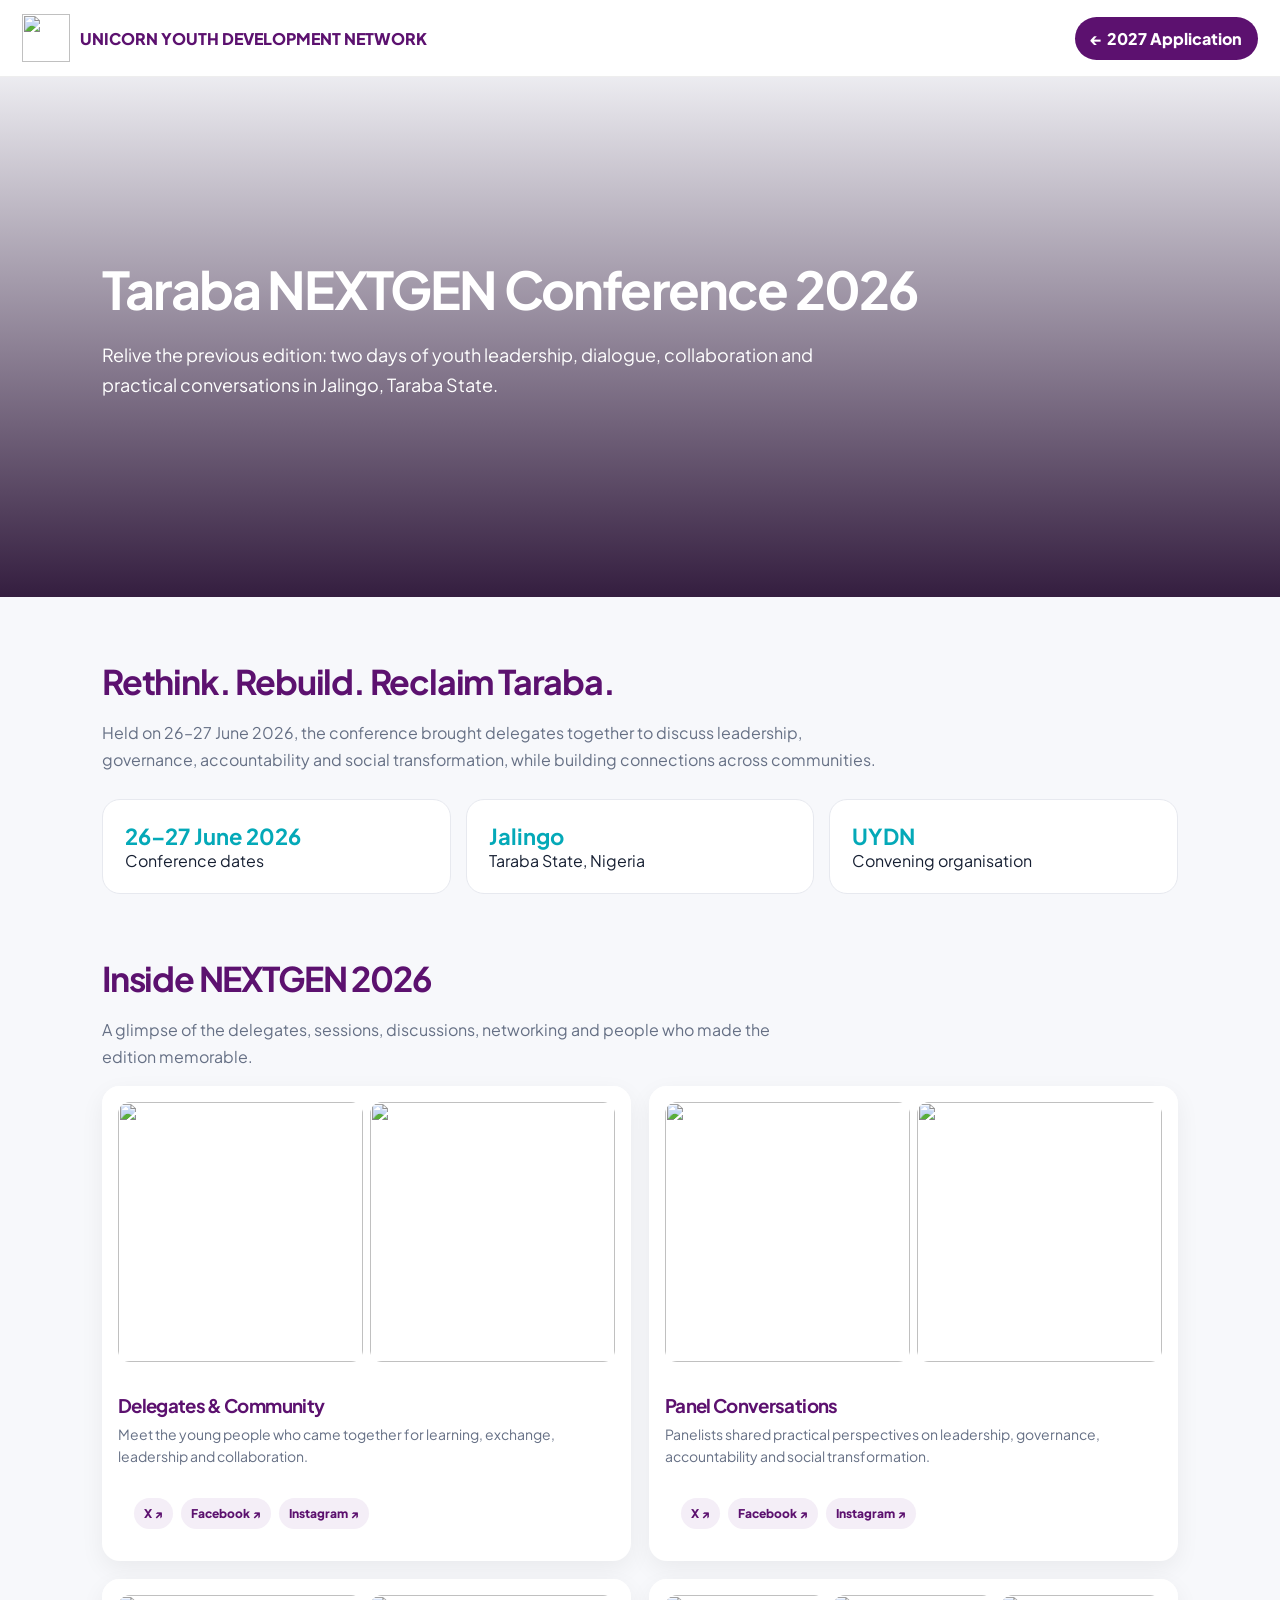
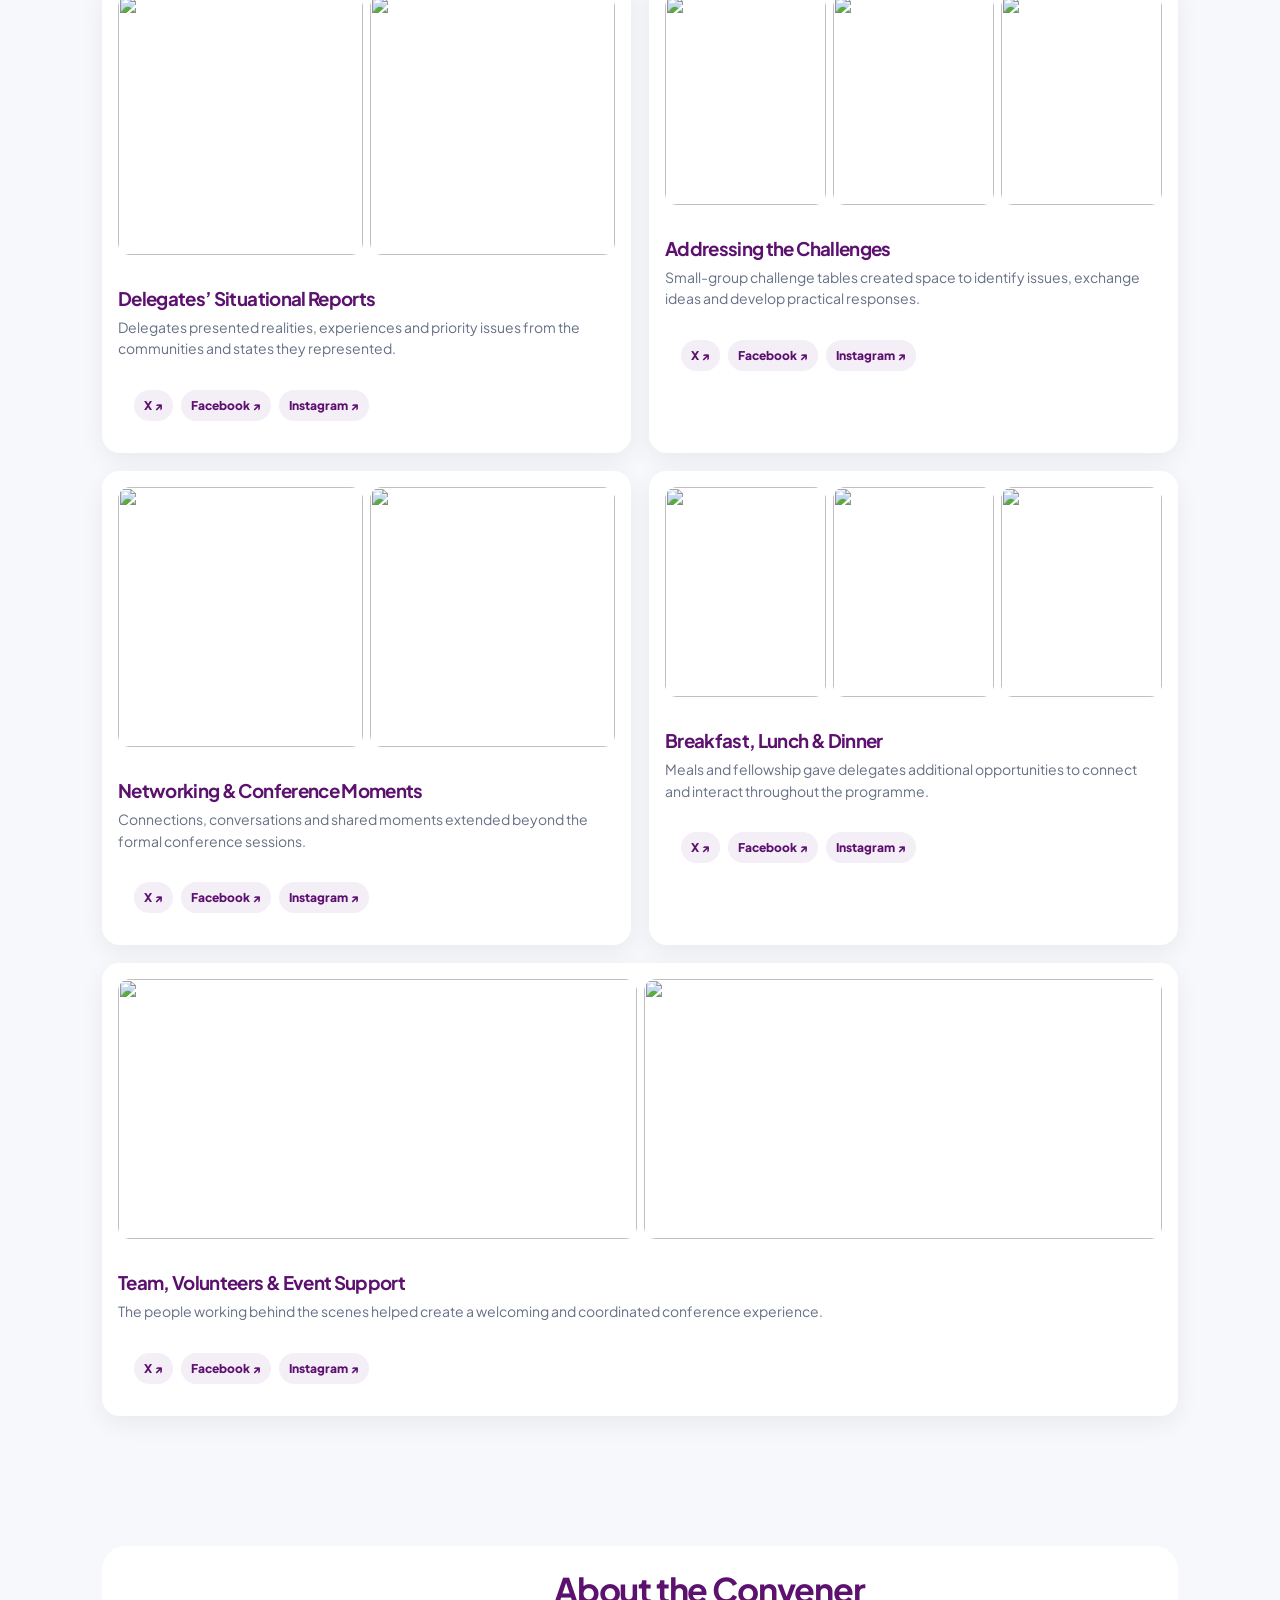
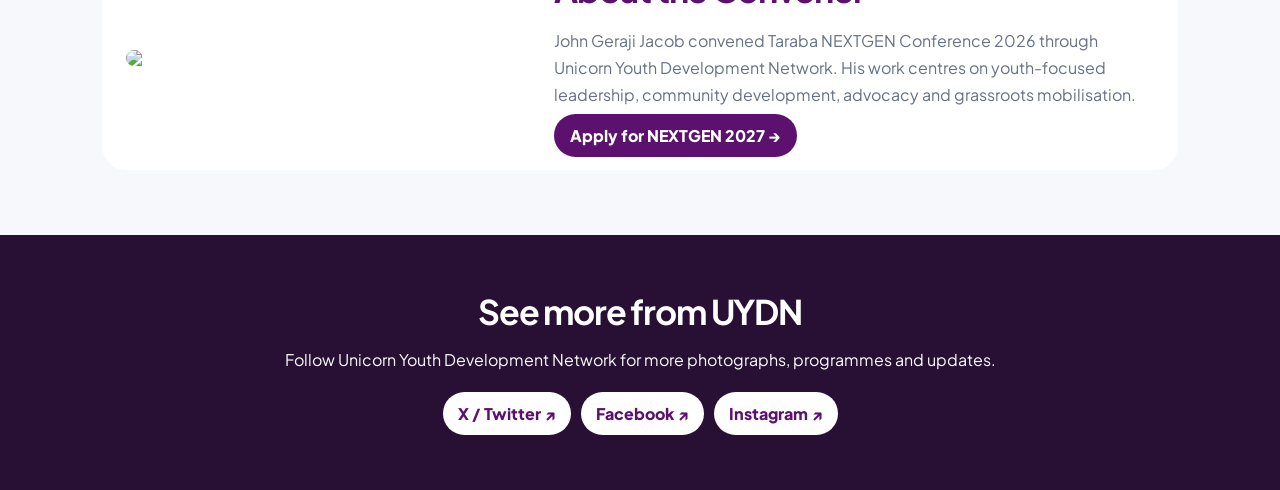
==== 2026-highlights.html @ 5b503cc2 "Add media and motion handling scripts - Introduced media.js to manage video playback and photo light" ====
<!doctype html><html lang="en"><head><meta charset="utf-8"><meta name="viewport" content="width=device-width,initial-scale=1"><title>Taraba NEXTGEN 2026 Highlights | UYDN</title><style>:root{--p:#5c116f;--t:#04a9b8;--ink:#172033;--muted:#667085}*{box-sizing:border-box}body{margin:0;font-family:Inter,Segoe UI,Arial,sans-serif;color:var(--ink);background:#f7f8fb}a{text-decoration:none}.nav{padding:14px 22px;background:#fff;display:flex;justify-content:space-between;align-items:center;position:sticky;top:0;z-index:9;border-bottom:1px solid #eee}.brand{display:flex;gap:10px;align-items:center;color:var(--p);font-weight:900}.brand img{width:48px;height:48px;object-fit:contain}.back{background:var(--p);color:#fff;padding:11px 16px;border-radius:999px;font-weight:800}.hero{min-height:520px;display:flex;align-items:end;background:linear-gradient(0deg,rgba(31,6,43,.9),rgba(31,6,43,.05)),url('images/welcome.jpg') center/cover;color:#fff}.hero div{max-width:1120px;width:100%;margin:auto;padding:70px 22px}.hero h1{font-size:52px;margin:0 0 12px}.hero p{font-size:18px;line-height:1.65;max-width:760px}.section{max-width:1120px;margin:auto;padding:65px 22px}.section h2{color:var(--p);font-size:34px;margin:0 0 10px}.lead{color:var(--muted);line-height:1.7;max-width:780px}.stats{display:grid;grid-template-columns:repeat(3,1fr);gap:15px;margin-top:26px}.stat{background:white;border-radius:18px;padding:22px;border:1px solid #e7e9ef}.stat b{display:block;color:var(--t);font-size:22px}.gallery{display:grid;grid-template-columns:repeat(2,1fr);gap:18px}.photo-set{display:grid;grid-template-columns:repeat(3,1fr);gap:7px;padding:8px;background:#fff}.photo-set.two{grid-template-columns:repeat(2,1fr)}.tile{background:white;border-radius:18px;overflow:hidden;box-shadow:0 8px 24px rgba(0,0,0,.06)}.tile img{width:100%;height:220px;object-fit:cover;display:block}.photo-set img{height:210px;border-radius:12px}.photo-set.two img{height:260px}.tile div{padding:16px}.tile h3{margin:0 0 7px;color:var(--p)}.tile p{margin:0;color:var(--muted);font-size:14px;line-height:1.55}.see-more{display:flex;gap:8px;flex-wrap:wrap;margin-top:14px}.see-more a{font-size:12px;font-weight:800;color:var(--p);background:#f4eef7;padding:8px 10px;border-radius:999px}.wide{grid-column:span 2}.wide img{height:330px}.conv{display:grid;grid-template-columns:.8fr 1.2fr;gap:28px;align-items:center;background:white;border-radius:24px;padding:24px}.conv img{width:100%;border-radius:18px;max-height:430px;object-fit:cover}.conv h2{margin-top:0}.social{background:#281035;color:white;text-align:center;padding:55px 22px}.social h2{font-size:34px;margin:0 0 12px}.buttons{display:flex;justify-content:center;gap:10px;flex-wrap:wrap;margin-top:22px}.buttons a{background:white;color:var(--p);padding:11px 15px;border-radius:999px;font-weight:800}.photo-set img,.conv img{cursor:zoom-in;transition:transform .2s ease,filter .2s ease}.photo-set img:hover,.conv img:hover{transform:scale(1.015);filter:brightness(.96)}.lightbox{position:fixed;inset:0;background:rgba(8,10,18,.92);z-index:9999;display:none;align-items:center;justify-content:center;padding:28px}.lightbox.open{display:flex}.lightbox img{max-width:min(94vw,1400px);max-height:88vh;object-fit:contain;border-radius:10px;box-shadow:0 20px 60px rgba(0,0,0,.45)}.lb-close,.lb-prev,.lb-next{position:absolute;border:0;background:rgba(255,255,255,.94);color:#281035;width:46px;height:46px;border-radius:50%;font-size:28px;cursor:pointer;display:grid;place-items:center}.lb-close{right:22px;top:22px;font-size:30px}.lb-prev{left:22px;top:50%;transform:translateY(-50%)}.lb-next{right:22px;top:50%;transform:translateY(-50%)}.lb-count{position:absolute;bottom:18px;left:50%;transform:translateX(-50%);color:#fff;background:rgba(0,0,0,.45);padding:7px 12px;border-radius:999px;font-size:13px}.lightbox button:focus-visible{outline:3px solid #04a9b8;outline-offset:3px}@media(max-width:760px){.hero h1{font-size:39px}.stats,.gallery,.conv{grid-template-columns:1fr}.photo-set,.photo-set.two{grid-template-columns:1fr 1fr}.photo-set img,.photo-set.two img{height:180px}.wide{grid-column:auto}.wide img,.tile img{height:260px}.brand span{display:none}}</style><link rel="stylesheet" href="conference.css"></head><body><div class="nav"><a class="brand" href="index.html"><img src="images/uydn-logo.png"><span>UNICORN YOUTH DEVELOPMENT NETWORK</span></a><a class="back" href="index.html">← 2027 Application</a></div><section class="hero"><div><h1>Taraba NEXTGEN Conference 2026</h1><p>Relive the previous edition: two days of youth leadership, dialogue, collaboration and practical conversations in Jalingo, Taraba State.</p></div></section><section class="section"><h2>Rethink. Rebuild. Reclaim Taraba.</h2><p class="lead">Held on 26–27 June 2026, the conference brought delegates together to discuss leadership, governance, accountability and social transformation, while building connections across communities.</p><div class="stats"><div class="stat"><b>26–27 June 2026</b>Conference dates</div><div class="stat"><b>Jalingo</b>Taraba State, Nigeria</div><div class="stat"><b>UYDN</b>Convening organisation</div></div></section><section class="section" style="padding-top:0"><h2>Inside NEXTGEN 2026</h2><p class="lead">A glimpse of the delegates, sessions, discussions, networking and people who made the edition memorable.</p><div class="gallery">
<div class="tile"><div class="photo-set two"><img src="images/delegates.jpg"><img src="images/delegates-card.jpg"></div><div><h3>Delegates & Community</h3><p>Meet the young people who came together for learning, exchange, leadership and collaboration.</p><div class="see-more"><a target="_blank" href="https://x.com/UnicornYouth">X ↗</a><a target="_blank" href="https://www.facebook.com/profile.php?id=61585072857531">Facebook ↗</a><a target="_blank" href="https://www.instagram.com/unicornyouthdevelopment?igsh=MXZxanhrdmpmb2d1cQ==">Instagram ↗</a></div></div></div>
<div class="tile"><div class="photo-set two"><img src="images/panel.jpg"><img src="images/panelists-card.jpg"></div><div><h3>Panel Conversations</h3><p>Panelists shared practical perspectives on leadership, governance, accountability and social transformation.</p><div class="see-more"><a target="_blank" href="https://x.com/UnicornYouth">X ↗</a><a target="_blank" href="https://www.facebook.com/profile.php?id=61585072857531">Facebook ↗</a><a target="_blank" href="https://www.instagram.com/unicornyouthdevelopment?igsh=MXZxanhrdmpmb2d1cQ==">Instagram ↗</a></div></div></div>
<div class="tile"><div class="photo-set two"><img src="images/situational.jpg"><img src="images/report.jpg"></div><div><h3>Delegates’ Situational Reports</h3><p>Delegates presented realities, experiences and priority issues from the communities and states they represented.</p><div class="see-more"><a target="_blank" href="https://x.com/UnicornYouth">X ↗</a><a target="_blank" href="https://www.facebook.com/profile.php?id=61585072857531">Facebook ↗</a><a target="_blank" href="https://www.instagram.com/unicornyouthdevelopment?igsh=MXZxanhrdmpmb2d1cQ==">Instagram ↗</a></div></div></div>
<div class="tile"><div class="photo-set"><img src="images/session1.jpg"><img src="images/session2.jpg"><img src="images/session3.jpg"></div><div><h3>Addressing the Challenges</h3><p>Small-group challenge tables created space to identify issues, exchange ideas and develop practical responses.</p><div class="see-more"><a target="_blank" href="https://x.com/UnicornYouth">X ↗</a><a target="_blank" href="https://www.facebook.com/profile.php?id=61585072857531">Facebook ↗</a><a target="_blank" href="https://www.instagram.com/unicornyouthdevelopment?igsh=MXZxanhrdmpmb2d1cQ==">Instagram ↗</a></div></div></div>
<div class="tile"><div class="photo-set two"><img src="images/networking.jpg"><img src="images/welcome.jpg"></div><div><h3>Networking & Conference Moments</h3><p>Connections, conversations and shared moments extended beyond the formal conference sessions.</p><div class="see-more"><a target="_blank" href="https://x.com/UnicornYouth">X ↗</a><a target="_blank" href="https://www.facebook.com/profile.php?id=61585072857531">Facebook ↗</a><a target="_blank" href="https://www.instagram.com/unicornyouthdevelopment?igsh=MXZxanhrdmpmb2d1cQ==">Instagram ↗</a></div></div></div>
<div class="tile"><div class="photo-set"><img src="images/meal1.jpg"><img src="images/meal2.jpg"><img src="images/meal3.jpg"></div><div><h3>Breakfast, Lunch & Dinner</h3><p>Meals and fellowship gave delegates additional opportunities to connect and interact throughout the programme.</p><div class="see-more"><a target="_blank" href="https://x.com/UnicornYouth">X ↗</a><a target="_blank" href="https://www.facebook.com/profile.php?id=61585072857531">Facebook ↗</a><a target="_blank" href="https://www.instagram.com/unicornyouthdevelopment?igsh=MXZxanhrdmpmb2d1cQ==">Instagram ↗</a></div></div></div>
<div class="tile wide"><div class="photo-set two"><img src="images/volunteers.jpg"><img src="images/host.jpg"></div><div><h3>Team, Volunteers & Event Support</h3><p>The people working behind the scenes helped create a welcoming and coordinated conference experience.</p><div class="see-more"><a target="_blank" href="https://x.com/UnicornYouth">X ↗</a><a target="_blank" href="https://www.facebook.com/profile.php?id=61585072857531">Facebook ↗</a><a target="_blank" href="https://www.instagram.com/unicornyouthdevelopment?igsh=MXZxanhrdmpmb2d1cQ==">Instagram ↗</a></div></div></div>
</div></div></section><section class="section"><div class="conv"><img src="images/convener.jpg"><div><h2>About the Convener</h2><p class="lead">John Geraji Jacob convened Taraba NEXTGEN Conference 2026 through Unicorn Youth Development Network. His work centres on youth-focused leadership, community development, advocacy and grassroots mobilisation.</p><a class="back" href="index.html#apply">Apply for NEXTGEN 2027 →</a></div></div></section><section class="social"><h2>See more from UYDN</h2><p>Follow Unicorn Youth Development Network for more photographs, programmes and updates.</p><div class="buttons"><a target="_blank" href="https://x.com/UnicornYouth">X / Twitter ↗</a><a target="_blank" href="https://www.facebook.com/profile.php?id=61585072857531">Facebook ↗</a><a target="_blank" href="https://www.instagram.com/unicornyouthdevelopment?igsh=MXZxanhrdmpmb2d1cQ==">Instagram ↗</a></div></section><div class="lightbox" id="lightbox" aria-hidden="true" role="dialog" aria-label="Photo preview"><button class="lb-close" aria-label="Close photo">×</button><button class="lb-prev" aria-label="Previous photo">‹</button><img id="lbImage" alt="Expanded conference photo"><button class="lb-next" aria-label="Next photo">›</button><div class="lb-count" id="lbCount"></div></div><script>(()=>{const box=document.getElementById('lightbox'),view=document.getElementById('lbImage'),count=document.getElementById('lbCount');let group=[],idx=0;document.querySelectorAll('.photo-set img,.conv img').forEach(img=>{img.tabIndex=0;img.setAttribute('role','button');img.setAttribute('aria-label','Open photo');const open=()=>{const set=img.closest('.photo-set');group=set?[...set.querySelectorAll('img')]:[img];idx=group.indexOf(img);show();box.classList.add('open');box.setAttribute('aria-hidden','false');document.body.style.overflow='hidden'};img.addEventListener('click',open);img.addEventListener('keydown',e=>{if(e.key==='Enter'||e.key===' '){e.preventDefault();open()}})});function show(){view.src=group[idx].src;view.alt=group[idx].alt||'Taraba NEXTGEN Conference photo';count.textContent=group.length>1?`${idx+1} / ${group.length}`:'';document.querySelector('.lb-prev').style.display=group.length>1?'grid':'none';document.querySelector('.lb-next').style.display=group.length>1?'grid':'none'}function close(){box.classList.remove('open');box.setAttribute('aria-hidden','true');document.body.style.overflow=''}function move(n){idx=(idx+n+group.length)%group.length;show()}document.querySelector('.lb-close').onclick=close;document.querySelector('.lb-prev').onclick=()=>move(-1);document.querySelector('.lb-next').onclick=()=>move(1);box.addEventListener('click',e=>{if(e.target===box)close()});document.addEventListener('keydown',e=>{if(!box.classList.contains('open'))return;if(e.key==='Escape')close();if(e.key==='ArrowLeft'&&group.length>1)move(-1);if(e.key==='ArrowRight'&&group.length>1)move(1)})})();</script></body></html>
---- conference.css ----
@font-face {
  font-family: 'Plus Jakarta Sans';
  font-style: normal;
  font-weight: 400;
  font-display: swap;
  src: url(fonts/jakarta-400.ttf) format('truetype');
}
@font-face {
  font-family: 'Plus Jakarta Sans';
  font-style: normal;
  font-weight: 500;
  font-display: swap;
  src: url(fonts/jakarta-500.ttf) format('truetype');
}
@font-face {
  font-family: 'Plus Jakarta Sans';
  font-style: normal;
  font-weight: 600;
  font-display: swap;
  src: url(fonts/jakarta-600.ttf) format('truetype');
}
@font-face {
  font-family: 'Plus Jakarta Sans';
  font-style: normal;
  font-weight: 700;
  font-display: swap;
  src: url(fonts/jakarta-700.ttf) format('truetype');
}
@font-face {
  font-family: 'Plus Jakarta Sans';
  font-style: normal;
  font-weight: 800;
  font-display: swap;
  src: url(fonts/jakarta-800.ttf) format('truetype');
}

/* Small refinements only. Original palette, fonts, layout and content retained. */
html {
  scroll-padding-top: 100px;
}
.hero h1 {
  line-height: 1.25;
}
.section h2 {
  line-height: 1.2;
}
.hero p, .lead, .mini p {
  text-wrap: pretty;
}
.actions {
  align-items: center;
}
.btn {
  line-height: 1.4;
}
.mini h3 {
  line-height: 1.4;
}
.about h2 {
  margin-top: 18px;
}
.grid > div, .mini {
  min-width: 0;
}
label, .label {
  line-height: 1.5;
}
a:focus-visible, button:focus-visible {
  outline: 3px solid var(--t);
  outline-offset: 4px;
}
.btn, .next, .back, .submit {
  transition: filter .18s ease, transform .18s ease;
}
.btn:hover, .next:hover, .back:hover, .submit:hover {
  filter: brightness(.96);
}
.btn:active, .next:active, .back:active, .submit:active {
  transform: translateY(1px);
}
@media (max-width: 520px) {
  .nav {
    gap: 10px;
  }
  .brand {
    gap: 8px;
    min-width: 0;
  }
  .brand img {
    flex-shrink: 0;
    width: 40px;
    height: 40px;
  }
  .brand b {
    line-height: 1.4;
  }
  nav {
    gap: 6px;
  }
  .hero .inner {
    padding-top: 46px;
    padding-bottom: 46px;
  }
  .hero h1 {
    font-size: 32px;
  }
  .facts {
    gap: 10px;
  }
  #eligibility .cards {
    grid-template-columns: 1fr !important;
  }
  .section {
    padding-top: 56px;
    padding-bottom: 56px;
  }
}
@media (prefers-reduced-motion: reduce) {
  html {
    scroll-behavior: auto;
  }
  *, *::before, *::after {
    animation: none !important;
    transition: none !important;
  }
}

/* Header alignment; preserve the original brand and button treatments. */
header .nav {
  min-height: 84px;
  gap: 28px;
}
header .brand {
  min-width: 0;
  flex: 1 1 auto;
}
header .brand img {
  flex: 0 0 48px;
  width: 48px;
  height: 48px;
}
header .brand b {
  max-width: 330px;
  line-height: 1.35;
}
header .brand small {
  display: block;
  margin-top: 4px;
}
header nav {
  flex: 0 0 auto;
  gap: 20px;
}
header nav a {
  white-space: nowrap;
}
header nav .btn {
  display: inline-flex;
  align-items: center;
  justify-content: center;
  min-height: 44px;
}
header nav .uydn-donate {
  margin-right: 0;
}
.menu-toggle {
  display: none;
  align-items: center;
  gap: 10px;
  min-height: 44px;
  padding: 10px 15px;
  border: 1px solid var(--line);
  border-radius: 12px;
  background: #fff;
  color: var(--p);
  font-family: inherit;
  font-size: 14px;
  font-weight: 700;
  cursor: pointer;
}
@media (max-width: 1000px) {
  header .nav {
    flex-wrap: wrap;
    gap: 0 16px;
    padding: 12px 20px;
    min-height: 76px;
  }
  header .brand {
    flex: 1;
  }
  header .brand b {
    max-width: 300px;
    font-size: 13px;
  }
  header .brand small {
    font-size: 12px;
  }
  .menu-toggle:not([hidden]) {
    display: inline-flex;
  }
  header nav {
    flex: 1 0 100%;
    flex-wrap: wrap;
    gap: 12px;
    padding: 16px 0 4px;
    margin-top: 12px;
    border-top: 1px solid var(--line);
  }
  header.nav-ready nav:not(.is-open) {
    display: none;
  }
  header nav a:not(.btn) {
    display: block;
    padding: 12px;
  }
}
@media (max-width: 520px) {
  header .nav {
    padding: 10px 16px;
    gap: 0 12px;
  }
  header .brand img {
    flex-basis: 40px;
    width: 40px;
    height: 40px;
  }
  header .brand b {
    font-size: 11px;
    max-width: 210px;
  }
  header .brand small {
    display: none;
  }
  header nav {
    display: grid;
    grid-template-columns: 1fr 1fr;
    gap: 10px;
  }
  header nav a:not(.btn) {
    grid-column: 1 / -1;
    padding: 10px 4px;
  }
}

/* Approved split-panel hero concept. */
#home { display: block; min-height: 0; background: var(--p2); }
.hero-stage { position: relative; max-width: 1800px; margin: auto; display: grid; grid-template-columns: 55% 45%; overflow: hidden; }
.hero-copy { position: relative; z-index: 2; padding: 54px 30px 62px max(32px,calc((100vw - 1320px)/2)); background: var(--p2); }
.hero-copy::after { content: ''; position: absolute; top: 0; bottom: 0; left: calc(100% - 1px); width: 72px; background: var(--p2); clip-path: polygon(0 0,100% 0,0 100%); pointer-events: none; }
.hero-date { font-size: 11px; font-weight: 600; letter-spacing: .19em; line-height: 1.6; }
#home h1 { margin: 22px 0 0; max-width: none; font-size: clamp(62px,7.4vw,108px); line-height: .94; letter-spacing: -.055em; }
#home h1 .hero-place { display: block; color: #fff; }
#home h1 .hero-name { display: block; color: #fff; font-size: .79em; white-space: nowrap; margin-top: 5px; }
#home h1 .hero-year { color: var(--t); font-size: .64em; letter-spacing: -.045em; }
#home h1 .hero-subtitle { display: block; color: #fff; font-size: clamp(18px,2vw,29px); line-height: 1.3; letter-spacing: -.025em; margin-top: 10px; }
.hero-rule { width: 64px; height: 4px; background: var(--gold); margin: 24px 0; }
#home .theme { font-size: clamp(27px,3vw,43px); line-height: 1.12; letter-spacing: -.025em; margin: 0; }
#home .theme b:first-of-type { color: #fff; }
#home .theme b:nth-of-type(2) { color: var(--g); }
#home .theme b:nth-of-type(3) { color: var(--gold); }
#home .theme b { white-space: nowrap; }
#home p { font-size: 17px; line-height: 1.65; max-width: 490px; margin: 20px 0 26px; }
#home .actions { gap: 25px; margin: 0; align-items: center; }
#home .actions .btn { background: #fff; color: var(--p); border-radius: 12px; min-height: 50px; padding: 14px 23px; font-size: 14px; display: inline-flex; align-items: center; }
.hero-archive { font-size: 13px; font-weight: 600; padding: 9px 0; border-bottom: 1px solid rgba(255,255,255,.6); }
.hero-photo { margin: 0; position: relative; min-width: 0; }
.hero-photo img { position: absolute; width: 100%; height: 100%; object-fit: cover; object-position: 58% center; }
.hero-photo figcaption { position: absolute; right: 0; bottom: 0; background: var(--p2); padding: 22px 28px; font-size: 12px; font-weight: 600; }
.hero-photo figcaption::before { content: ''; border-left: 2px solid var(--gold); margin-right: 16px; }
.hero-info { background: #fff; color: var(--ink); }
.hero-info-inner { max-width: 1380px; padding: 27px 30px; margin: auto; display: grid; grid-template-columns: 1.05fr 1fr 1.2fr 1fr; }
.hero-info-item { display: flex; gap: 16px; align-items: center; padding: 4px 24px; border-right: 1px solid var(--line); }
.hero-info-item:first-child { padding-left: 0; }
.hero-info-item:last-child { border-right: 0; padding-right: 0; }
.hero-info-item strong { display: block; font-size: 16px; letter-spacing: -.02em; }
.hero-info-item div > span { display: block; color: var(--muted); font-size: 12px; margin-top: 7px; }
.hero-info-item svg { width: 30px; height: 32px; fill: none; stroke: var(--p); stroke-width: 1.8; flex-shrink: 0; }
.hero-info-icon { font-size: 35px; line-height: 1; color: var(--p); }
#home .uydn-cd { margin: 0; width: 100%; }
#home .uydn-cd-label { color: var(--muted); font-size: 9px; letter-spacing: .08em; margin-bottom: 8px; }
#home .uydn-cd-grid { gap: 10px; }
#home .uydn-cd-box { border: 0; border-radius: 0; background: none; padding: 0; backdrop-filter: none; }
#home .uydn-cd-box b { color: var(--ink); font-size: 23px; }
#home .uydn-cd-box span { color: var(--muted); font-size: 7px; letter-spacing: .05em; }
#home .uydn-cd-msg { color: var(--p); padding: 0; background: none; border: 0; font-size: 14px; }
@media(min-width:1800px) { .hero-copy { padding-left: 100px; } }
@media(max-width:1100px) {
  .hero-copy { padding: 42px 20px 46px 28px; }
  .hero-copy::after { width: 40px; }
  #home .actions { gap: 16px; }
  .hero-info-inner { padding: 24px; }
  .hero-info-item { gap: 10px; padding: 4px 14px; }
  .hero-info-item strong { font-size: 13px; }
  .hero-info-item svg { width: 24px; }
}
@media(max-width:760px) {
  .hero-stage { grid-template-columns: 1fr; }
  .hero-copy { padding: 36px 24px 40px; }
  .hero-copy::after { display: none; }
  #home h1 { font-size: clamp(58px,12vw,86px); }
  #home h1 .hero-subtitle { font-size: 22px; }
  #home .theme { font-size: 32px; }
  #home p { font-size: 16px; }
  .hero-photo { height: 280px; }
  .hero-photo figcaption { font-size: 11px; padding: 16px 20px; }
  .hero-info-inner { grid-template-columns: 1fr 1fr; padding: 8px 20px; }
  .hero-info-item { padding: 20px 12px; border-bottom: 1px solid var(--line); }
  .hero-info-item:nth-child(odd) { padding-left: 0; }
  .hero-info-item:nth-child(even) { border-right: 0; }
  .hero-info-item:nth-child(n+3) { border-bottom: 0; }
  .hero-info-item strong { font-size: 13px; }
  .hero-info-item div > span { font-size: 11px; }
  .hero-info-item svg { width: 23px; }
  .hero-info-icon { font-size: 28px; }
  #home .uydn-cd-box b { font-size: 19px; }
  #home .uydn-cd-grid { gap: 6px; }
}
@media(max-width:380px) {
  .hero-copy { padding-inline: 20px; }
  #home h1 { font-size: 56px; }
  #home h1 .hero-subtitle { font-size: 20px; }
  #home .theme { font-size: 29px; }
  #home .actions .btn { padding: 13px 17px; }
  .hero-archive { font-size: 12px; }
  .hero-info-item { gap: 8px; }
  .hero-info-item strong { font-size: 12px; }
}

/* Fine topographic contours from the approved hero reference. */
.hero-copy {
  background-image: url('images/hero-contours.svg');
  background-repeat: no-repeat;
  background-position: left bottom;
  background-size: 100% 260px;
}
@media (max-width: 760px) {
  .hero-copy {
    background-size: 100% 210px;
  }
}

/* Conference overview and organiser: approved editorial concept. */
#details { max-width: none; background: #fff; padding: 66px max(24px,calc((100% - 1160px)/2)) 52px; }
.overview-heading { display: grid; grid-template-columns: 1fr 1fr; gap: 64px; align-items: center; }
.section-kicker { display: block; color: var(--p); text-transform: uppercase; letter-spacing: .11em; font-size: 11px; font-weight: 700; }
.section-kicker::after { content: ''; display: block; width: 35px; height: 3px; background: var(--p); margin-top: 12px; }
#details h2 { font-size: clamp(32px,3.5vw,49px); line-height: 1.08; letter-spacing: -.035em; margin: 18px 0 0; }
.overview-intro p { font-size: 17px; line-height: 1.6; color: var(--p2); margin: 0; }
.overview-intro p + p { margin-top: 16px; }
.overview-intro strong { font-size: 19px; line-height: 1.5; font-weight: 700; }
.delegate-bar { display: flex; height: 12px; border-radius: 12px; overflow: hidden; margin: 36px 0 24px; }
.delegate-bar span:nth-child(1) { flex: 100; background: var(--p); }
.delegate-bar span:nth-child(2) { flex: 30; background: var(--t); }
.delegate-bar span:nth-child(3) { flex: 20; background: var(--gold); }
.delegate-breakdown { display: grid; grid-template-columns: repeat(3,1fr); gap: 28px; list-style: none; margin: 0; padding: 0; }
.delegate-breakdown strong { display: block; font-size: clamp(48px,5vw,70px); line-height: 1.1; font-weight: 800; letter-spacing: -.04em; color: var(--p2); }
.delegate-breakdown li:nth-child(2) strong { color: #008c9b; }
.delegate-breakdown li:nth-child(3) strong { color: #bd8200; }
.delegate-breakdown h3 { margin: 8px 0 4px; font-size: 20px; line-height: 1.3; color: var(--p2); }
.delegate-breakdown li > span { color: var(--muted); font-size: 15px; line-height: 1.5; }
.organiser-section { background: #f8f5fb; padding: 32px 24px 40px; }
.organiser-inner { display: grid; grid-template-columns: 1.2fr 1fr; gap: 42px; max-width: 1240px; margin: auto; align-items: stretch; }
.organiser-photo { width: 100%; height: 100%; min-height: 390px; max-height: 520px; object-fit: cover; border-radius: 10px; }
.organiser-copy { padding: 22px 0 24px; background: url('images/hero-contours.svg') right bottom / 90% 180px no-repeat; }
.organiser-copy .section-kicker::after { display: none; }
.organiser-copy .section-kicker::before { content: ''; display: block; width: 40px; height: 3px; background: var(--p); margin-bottom: 14px; }
.organiser-copy h2 { margin: 26px 0 20px; color: var(--p2); font-size: clamp(28px,2.8vw,38px); line-height: 1.12; letter-spacing: -.025em; }
.organiser-copy p { max-width: 470px; color: var(--p2); font-size: 18px; line-height: 1.6; margin: 0; }
.organiser-copy .organiser-motto { margin-top: 24px; font-size: 17px; font-weight: 700; }
.organiser-copy .socials { margin-top: 26px; gap: 28px; }
.organiser-copy .social { background: none; color: var(--p)!important; border-radius: 0; padding: 8px 0; font-size: 14px; font-weight: 700; }
.organiser-copy .social svg { display: none; }
.organiser-copy .social::after { content: '↗'; margin-left: 4px; }
.organiser-copy .social:hover { text-decoration: underline; text-underline-offset: 5px; }
@media(max-width:850px) {
  .overview-heading { gap: 30px; }
  .organiser-inner { grid-template-columns: 1fr 1fr; gap: 28px; }
  .organiser-copy h2 { font-size: 28px; }
  .organiser-copy p { font-size: 16px; }
  .delegate-breakdown h3 { font-size: 17px; }
}
@media(max-width:600px) {
  #details { padding: 42px 20px 36px; }
  .overview-heading { grid-template-columns: 1fr; gap: 24px; }
  #details h2 { font-size: 36px; }
  .overview-intro p, .overview-intro strong { font-size: 16px; }
  .delegate-bar { margin: 28px 0 20px; height: 8px; }
  .delegate-breakdown { gap: 14px; }
  .delegate-breakdown strong { font-size: 42px; }
  .delegate-breakdown h3 { font-size: 14px; }
  .delegate-breakdown li > span { font-size: 12px; }
  .organiser-section { padding: 24px 20px; }
  .organiser-inner { grid-template-columns: 1fr; gap: 24px; }
  .organiser-photo { height: 270px; min-height: 0; }
  .organiser-copy { padding-top: 0; }
  .organiser-copy .socials { gap: 24px; }
}

/* Shared locally hosted typography on both pages and generated UI. */
body, button, input, select, textarea, body .uydn-banner, body .uydn-dp, body .uydn-vbar, body .uydn-back, body .uydn-testi { font-family: 'Plus Jakarta Sans', 'Segoe UI', Arial, sans-serif; }
.hero-date, .section-kicker { font-weight: 700; }
h1, h2, h3 { letter-spacing: -.035em; }
#home h1 { font-weight: 800; }
#home h1 .hero-name { font-size: .74em; }
body .uydn-cd-box b, body .uydn-cd-box span { font-family: 'Plus Jakarta Sans', 'Segoe UI', Arial, sans-serif; font-variant-numeric: tabular-nums; }
.tradition-gallery { background: #fff; }
.media-heading { display: grid; grid-template-columns: 1.6fr 1fr; align-items: end; gap: 48px; margin-bottom: 34px; }
.media-heading h2 { font-size: clamp(32px,3.6vw,48px); line-height: 1.12; margin: 20px 0 0; }
.media-heading > p { color: var(--p2); font-size: 17px; line-height: 1.65; margin: 0 0 4px; }
#tradition-night .tradition-grid { grid-template-columns: 1.65fr 1fr; grid-template-rows: repeat(2,230px); gap: 14px; }
#tradition-night .tradition-card { display: block; border: 0; padding: 0; border-radius: 8px; box-shadow: none; min-height: 0; width: 100%; height: 100%; }
#tradition-night .tradition-card:first-child { grid-row: 1 / 3; }
#tradition-night .tradition-card:last-child { grid-column: auto; }
#tradition-night .tradition-card img { width: 100%; height: 100%; object-fit: cover; }
#tradition-night .tradition-card::after { display: none; }
.tradition-card > span { position: absolute; bottom: 12px; right: 12px; background: var(--p); color: #fff; font-size: 24px; line-height: 1; padding: 8px; border-radius: 3px; }
.gallery-footer { display: flex; justify-content: space-between; gap: 20px; align-items: center; border-top: 1px solid var(--line); margin-top: 24px; padding-top: 20px; font-size: 12px; }
.gallery-footer p { margin: 0; color: var(--muted); }
.gallery-footer .gallery-socials { margin: 0; gap: 22px; color: var(--p); font-weight: 600; }
.stories-section { background: #f8f5fb; }
.stories-layout { display: grid; grid-template-columns: 1.25fr 1fr; gap: 32px; align-items: start; }
#story-video { display: block; width: 100%; height: 490px; object-fit: contain; background: var(--p2); border-radius: 8px; }
.story-caption h3 { font-size: 25px; color: var(--p2); margin: 20px 0 6px; }
.story-caption p { margin: 0; font-size: 14px; color: var(--muted); line-height: 1.6; }
.story-list > h3 { color: var(--p2); font-size: 21px; margin: 0 0 14px; }
.story-choice { display: flex; align-items: center; width: 100%; gap: 14px; padding: 13px 10px; border: 0; border-top: 1px solid #e3d8eb; border-left: 3px solid transparent; text-align: left; background: transparent; color: var(--p2); cursor: pointer; }
.story-choice[aria-pressed="true"] { background: #eee2f6; border-left-color: var(--p); }
.story-choice:hover { background: #f0e8f5; }
.story-choice img { width: 56px; height: 60px; object-fit: cover; border-radius: 5px; flex-shrink: 0; }
.story-person { flex: 1; min-width: 0; }
.story-person strong { display: block; font-size: 13px; line-height: 1.5; }
.story-person > span { display: block; font-size: 11px; color: #705483; line-height: 1.5; margin-top: 4px; }
.story-play { border: 1px solid var(--p); border-radius: 50%; width: 28px; height: 28px; display: grid; place-items: center; font-size: 10px; flex-shrink: 0; }
.story-hint { font-size: 11px; line-height: 1.6; color: var(--muted); text-align: right; }
#story-error { color: var(--p); line-height: 1.6; font-size: 14px; }
@media(max-width:850px) {
  .stories-layout { grid-template-columns: 1fr 1fr; gap: 22px; }
  .media-heading { gap: 28px; }
  .story-choice { gap: 10px; padding: 12px 8px; }
  .story-choice img { width: 44px; height: 50px; }
}
@media(max-width:650px) {
  .media-heading, .stories-layout { grid-template-columns: 1fr; gap: 24px; }
  .media-heading h2 { font-size: 32px; }
  .media-heading > p { font-size: 15px; }
  #tradition-night .tradition-grid { grid-template-columns: 1fr 1fr; grid-template-rows: 300px 180px; gap: 10px; }
  #tradition-night .tradition-card:first-child { grid-column: 1 / -1; grid-row: 1; }
  .gallery-footer { flex-direction: column; align-items: flex-start; font-size: 11px; }
  #story-video { height: 430px; }
  .story-choice img { width: 52px; height: 56px; }
  .story-person strong { font-size: 14px; }
  .story-person > span { font-size: 12px; }
}
#tradition-night, .stories-section { background-image: url('images/hero-contours.svg'); background-position: right top; background-size: 260px 180px; background-repeat: no-repeat; }

/* Recap and eligibility, with the same fine contour motif as the concepts. */
.recapbox { grid-template-columns: 1.05fr 1fr; border-radius: 10px; }
.recapimg { position: relative; min-height: 480px; }
.recapimg > span { position: absolute; bottom: 0; left: 0; right: 0; padding: 40px 24px 22px; background: linear-gradient(transparent,rgba(0,0,0,.55)); font-size: 12px; }
.recaptxt { padding: 42px 36px; background: var(--p2) url('images/hero-contours.svg') right bottom / 100% 230px no-repeat; }
.recaptxt .year { font-size: 11px; text-transform: uppercase; letter-spacing: .12em; color: #4ee0df; }
.recaptxt h2 { font-size: clamp(28px,3vw,40px); line-height: 1.15; margin: 22px 0; }
.recaptxt p { font-size: 15px; line-height: 1.8; }
.recaptxt .recap-date { color: var(--gold); text-transform: uppercase; letter-spacing: .07em; font-size: 12px; font-weight: 700; margin: 0 0 18px; }
.recaptxt .recap-theme { color: #fff; font-size: 17px; font-weight: 800; margin: 14px 0 24px; }
.recaptxt .btn { background: #fff; color: var(--p2); border-radius: 10px; padding: 16px 22px; font-size: 14px; }
#eligibility { max-width: none; padding: 72px max(24px,calc((100% - 1160px)/2)); background: #f8f5fb url('images/section-contours.svg') left bottom / 330px 300px no-repeat; }
.eligibility-layout { display: grid; grid-template-columns: .85fr 1.6fr; gap: 60px; }
.eligibility-intro h2 { font-size: clamp(36px,4vw,52px); line-height: 1.12; margin: 28px 0 24px; }
.eligibility-intro > p { font-size: 18px; line-height: 1.65; color: var(--p2); margin: 0 0 28px; }
.eligibility-intro .btn { font-size: 14px; padding: 16px 20px; border-radius: 10px; }
.eligibility-list { list-style: none; margin: 0; padding: 0; }
.eligibility-list li { display: grid; grid-template-columns: 66px 1fr; gap: 22px; padding: 24px 0; border-top: 1px solid #e1d4eb; }
.eligibility-list li:first-child { border-top: 0; padding-top: 0; }
.requirement-number { color: #9270a5; font-weight: 800; font-size: 44px; line-height: 1.15; letter-spacing: -.04em; }
.eligibility-list li > div { border-left: 1px solid #decee8; padding-left: 24px; }
.eligibility-list h3 { color: var(--p2); font-size: 20px; line-height: 1.3; margin: 0 0 10px; }
.eligibility-list p { font-size: 14px; line-height: 1.75; margin: 0; color: var(--p2); }
.eligibility-note { background: #fff6df; border-left: 4px solid var(--gold); border-radius: 3px; color: #544321; padding: 18px 22px; font-size: 14px; line-height: 1.75; margin: 28px 0 0; }
.stories-section { background-image: url('images/section-contours.svg'),url('images/section-contours.svg'); background-position: right top,left bottom; background-size: 310px 230px,280px 220px; background-repeat: no-repeat; }
@media(max-width:850px) {
  .recapbox { grid-template-columns: 1fr; }
  .recapimg { min-height: 330px; }
  .eligibility-layout { gap: 32px; grid-template-columns: .85fr 1.4fr; }
  .eligibility-list li { grid-template-columns: 42px 1fr; gap: 12px; }
  .requirement-number { font-size: 32px; }
  .eligibility-list li > div { padding-left: 16px; }
}
@media(max-width:600px) {
  .recaptxt { padding: 30px 24px; }
  .recapimg { min-height: 280px; }
  #eligibility { padding: 44px 20px; background-size: 230px 220px; }
  .eligibility-layout { grid-template-columns: 1fr; gap: 36px; }
  .eligibility-intro h2 { font-size: 38px; }
  .eligibility-intro > p { font-size: 16px; }
  .eligibility-list h3 { font-size: 18px; }
  .eligibility-note { padding: 16px; font-size: 13px; }
  .stories-section { background-size: 180px 150px,190px 170px; }
}

/* Application: calm, clearly grouped fields and an honest six-step journey. */
#apply { max-width: none; padding: 76px 24px 90px; background: #f8f5fb url('images/section-contours.svg') right top / 380px 300px no-repeat; scroll-margin-top: 90px; }
#apply .formwrap { max-width: 1040px; background: none; border: 0; border-radius: 0; box-shadow: none; overflow: visible; }
#apply .formhead { background: none; padding: 0 0 34px; color: var(--p2); }
#apply .formhead h2 { color: var(--p2); font-size: clamp(32px,4vw,48px); line-height: 1.15; margin: 20px 0 14px; }
#apply .formhead p { color: #65566d; font-size: 17px; line-height: 1.6; }
#apply .progress-wrap { padding: 0; margin-bottom: 28px; }
.application-steps { display: flex; list-style: none; padding: 0; margin: 0 0 20px; gap: 12px; justify-content: space-between; }
.application-steps li { flex: 1; border-top: 1px solid #dacee1; padding-top: 14px; color: #75677e; font-size: 11px; display: flex; align-items: center; gap: 8px; }
.application-steps li > span:first-child { width: 28px; height: 28px; border: 1px solid #cdbdd7; border-radius: 50%; display: grid; place-items: center; flex-shrink: 0; font-weight: 700; }
.application-steps li[aria-current] { color: var(--p); font-weight: 800; border-color: var(--p); }
.application-steps li[aria-current] > span:first-child { background: var(--p); color: white; border-color: var(--p); }
.application-steps li[data-complete] > span:first-child { background: #e9ddef; color: var(--p); }
#apply .progress { height: 3px; background: #e8dfed; }
#apply .progress span { background: var(--p); }
#apply .progress-meta { font-size: 11px; }
#apply .application-note { border: 0; border-left: 3px solid var(--gold); border-radius: 2px; background: #fff8e8; padding: 18px 22px; font-size: 13px; line-height: 1.75; margin-bottom: 28px; }
.application-note b { display: block; margin-bottom: 4px; color: #503d1d; font-size: 15px; }
#apply .form { background: white; border: 1px solid #e7dfee; border-radius: 12px; padding: 34px 38px; }
#apply .form h3 { font-size: 23px; margin: 0 0 30px; line-height: 1.4; }
#apply .form h3 span { margin-left: 12px; }
.required-note { float: right; font-size: 11px; color: #776a80; margin: 10px 0; }
#apply .grid { gap: 24px; }
#apply label { font-size: 12px; line-height: 1.6; color: #392b44; font-weight: 700; }
#apply input, #apply select, #apply textarea { border: 1px solid #d8cede; border-radius: 6px; min-height: 48px; font-size: 14px; padding: 12px 14px; }
#apply input[type=checkbox] { min-height: auto; accent-color: var(--p); }
#apply .form-group-title { border-top: 1px solid #eee7f1; padding-top: 24px; margin-top: 4px; color: var(--p2); font-size: 15px; font-weight: 800; }
#apply .navbuttons { border-top: 1px solid #eee7f1; padding-top: 24px; margin-top: 32px; }
#apply .next, #apply .submit { background: var(--p); border-radius: 6px; padding: 15px 28px; }
#apply .next:hover, #apply .submit:hover { background: var(--p2); }
#apply button:focus-visible { outline: 3px solid var(--t); outline-offset: 3px; }
@media(max-width:700px) {
 #apply { padding: 48px 18px 60px; background-size: 210px 200px; }
 #apply .form { padding: 24px 20px; }
 #apply .grid { grid-template-columns: 1fr; gap: 22px; }
 #apply .required-note { float: none; margin: 0 0 14px; }
 #apply .form h3 { font-size: 20px; }
 .application-steps { gap: 8px; }
 .application-steps li { flex-direction: column; align-items: flex-start; }
 .application-steps li > span:last-child { display: none; }
 #apply .formhead .section-kicker { font-size: 10px; letter-spacing: .07em; }
 #apply .application-note { padding: 16px; font-size: 12px; }
 #apply .navbuttons { position: static; }
}

/* A quiet, branded close to the conference page. */
.site-footer { padding: 64px 24px 30px; background: #35104f url('images/hero-contours.svg') right top / 550px 360px no-repeat; color: #fff; }
.footer-inner { max-width: 1160px; margin: auto; }
.footer-top { display: grid; grid-template-columns: 1fr 1fr; gap: 80px; padding-bottom: 48px; }
.footer-wordmark { display: inline-block; font-size: 40px; font-weight: 800; letter-spacing: -.06em; line-height: 1; margin-bottom: 22px; }
.footer-wordmark span { color: var(--gold); }
.footer-identity h2 { font-size: 21px; line-height: 1.4; margin: 0 0 12px; letter-spacing: -.02em; }
.footer-identity p { color: #e6d8ee; font-size: 14px; margin: 0 0 12px; }
.footer-organiser { color: #cbb6d8; font-size: 12px; }
.footer-eyebrow { display: block; color: #4ee0df; font-size: 11px; letter-spacing: .12em; font-weight: 700; margin-bottom: 18px; }
.footer-conference h2 { font-size: clamp(26px,3vw,38px); line-height: 1.2; margin: 0 0 18px; letter-spacing: -.04em; }
.footer-conference h2 span { color: var(--gold); }
.footer-conference p { font-size: 13px; color: #e6d8ee; margin: 0 0 24px; }
.footer-apply { display: inline-flex; align-items: center; gap: 28px; padding-bottom: 9px; border-bottom: 1px solid #b892cd; font-size: 14px; font-weight: 700; }
.footer-links { display: flex; justify-content: space-between; gap: 30px; padding: 26px 0; border-top: 1px solid #654377; border-bottom: 1px solid #654377; }
.footer-navigation, .footer-socials { display: flex; gap: 24px; flex-wrap: wrap; font-size: 13px; }
.site-footer .uydn-foot-links { display: contents; }
.site-footer .uydn-foot-links a { background: none; padding: 0; border: none; border-radius: 0; color: var(--gold); font-size: inherit; box-shadow: none; }
.footer-bottom { display: flex; justify-content: space-between; gap: 20px; font-size: 11px; color: #d0bbdc; padding-top: 24px; }
.footer-bottom p { margin: 0; }
.footer-credit { max-width: 820px; color: #bba4c8; font-size: 10px; line-height: 1.7; margin: 20px 0 0; }
.site-footer a { transition: color .2s; }
.site-footer a:hover { color: #4ee0df; }
.site-footer a:focus-visible { outline: 2px solid #4ee0df; outline-offset: 6px; }
@media(max-width:700px) {
 .site-footer { padding: 44px 22px 90px; background-size: 320px 280px; }
 .footer-top { grid-template-columns: 1fr; gap: 36px; padding-bottom: 32px; }
 .footer-links { flex-direction: column; gap: 24px; }
 .footer-navigation, .footer-socials { gap: 20px; font-size: 12px; }
 .footer-bottom { flex-direction: column; gap: 16px; }
}

/* Keep the contour drawing anchored to the canvas, below the hero copy. */
.hero-copy { background-image: none; isolation: isolate; }
.hero-copy::before { content: ''; position: absolute; z-index: -1; pointer-events: none; inset: auto 0 0; height: 220px; background: url('images/hero-contours-refined.svg') left bottom / 100% 100% no-repeat; mask-image: linear-gradient(to bottom,transparent,#000 28%); }
@keyframes section-arrive { from { opacity: 0; transform: translateY(18px); } to { opacity: 1; transform: translateY(0); } }
@media(prefers-reduced-motion: no-preference) {
 .enter-once { animation: section-arrive 700ms cubic-bezier(.22,1,.36,1) var(--entrance-delay,0ms) both; }
 .hero .btn, .footer-apply, .recaptxt .btn, .eligibility-intro .btn { transition: transform 220ms ease, background-color 220ms ease, color 220ms ease; }
 .hero .btn:hover, .recaptxt .btn:hover, .eligibility-intro .btn:hover { transform: translateY(-2px); }
 .tradition-card img { transition: transform 600ms cubic-bezier(.22,1,.36,1); }
 .tradition-card:hover img { transform: scale(1.025); }
 .story-choice { transition: background-color 220ms ease, border-color 220ms ease; }
}
@media(max-width:780px) { .hero-copy::before { height: 160px; } }
@media(prefers-reduced-motion: reduce) {
 html { scroll-behavior: auto; }
 .enter-once { animation: none; }
 .hero .btn, .tradition-card img, .story-choice { transition: none; }
}
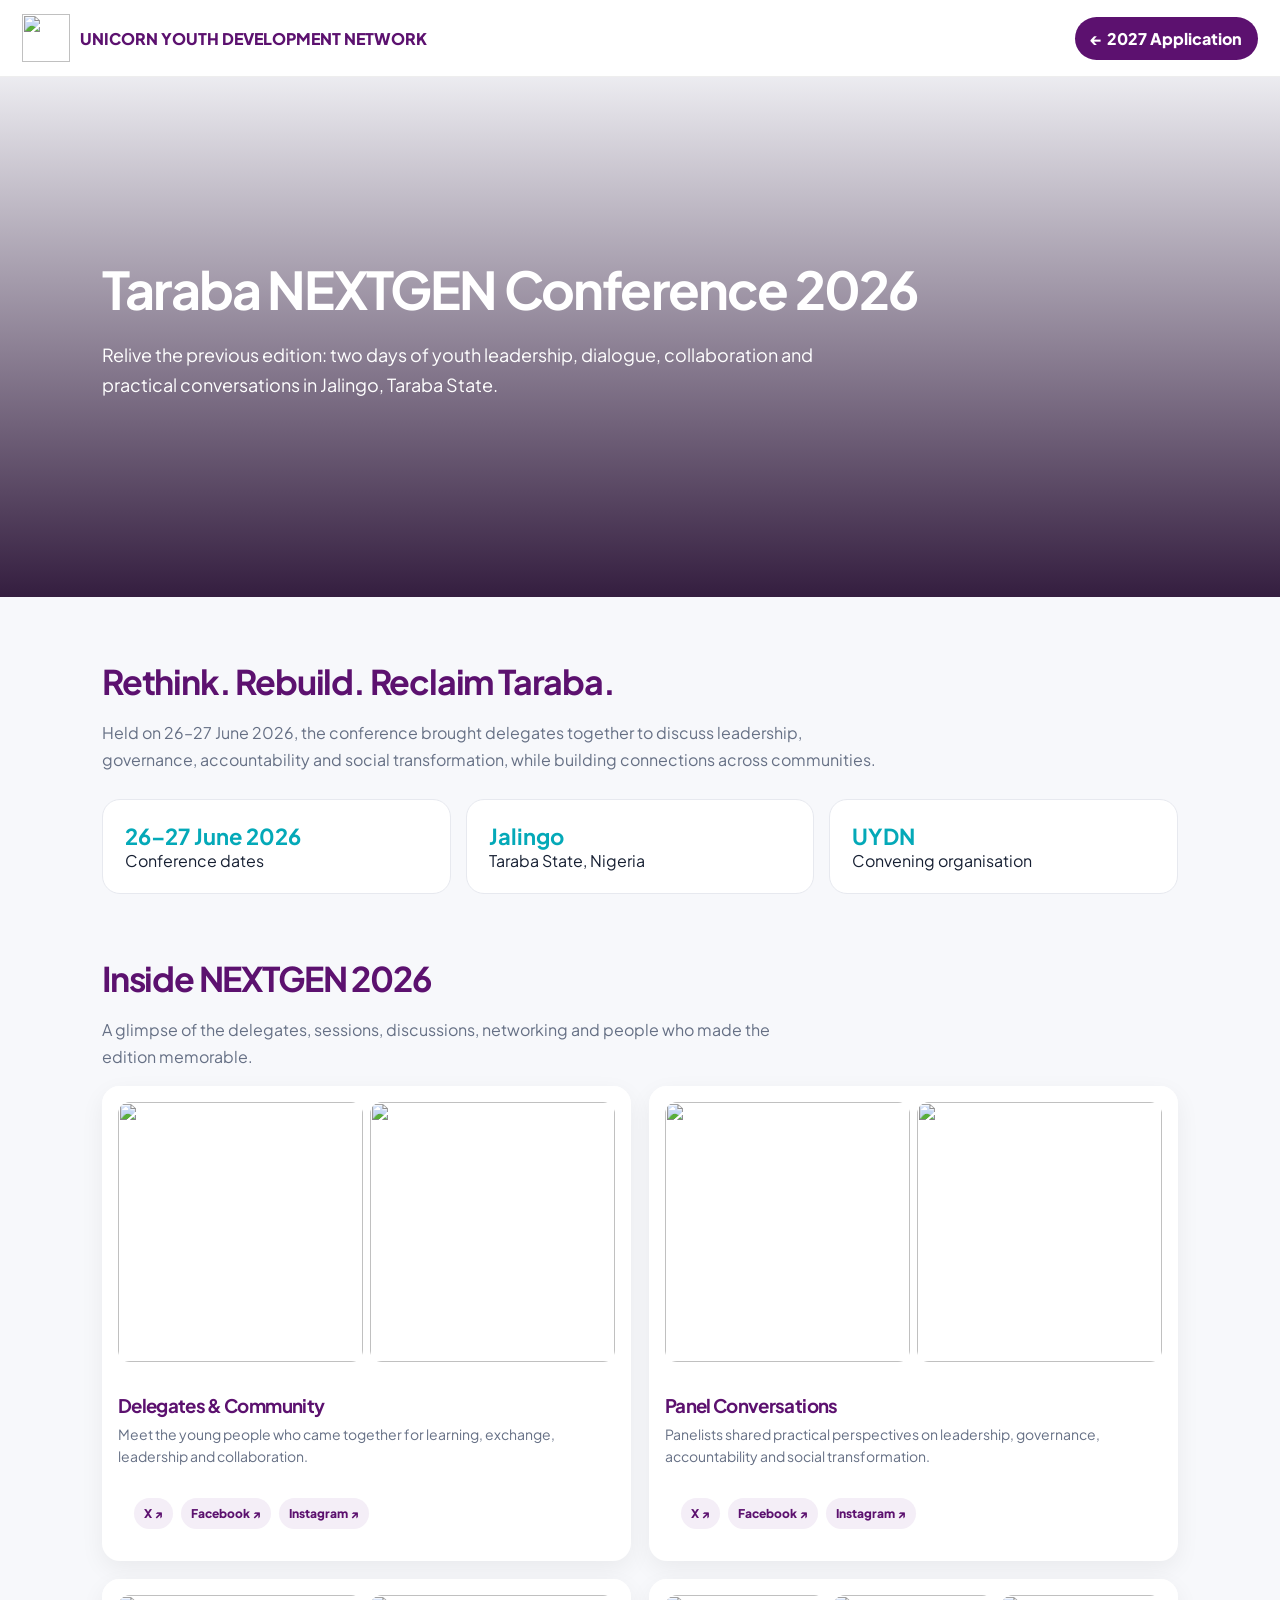
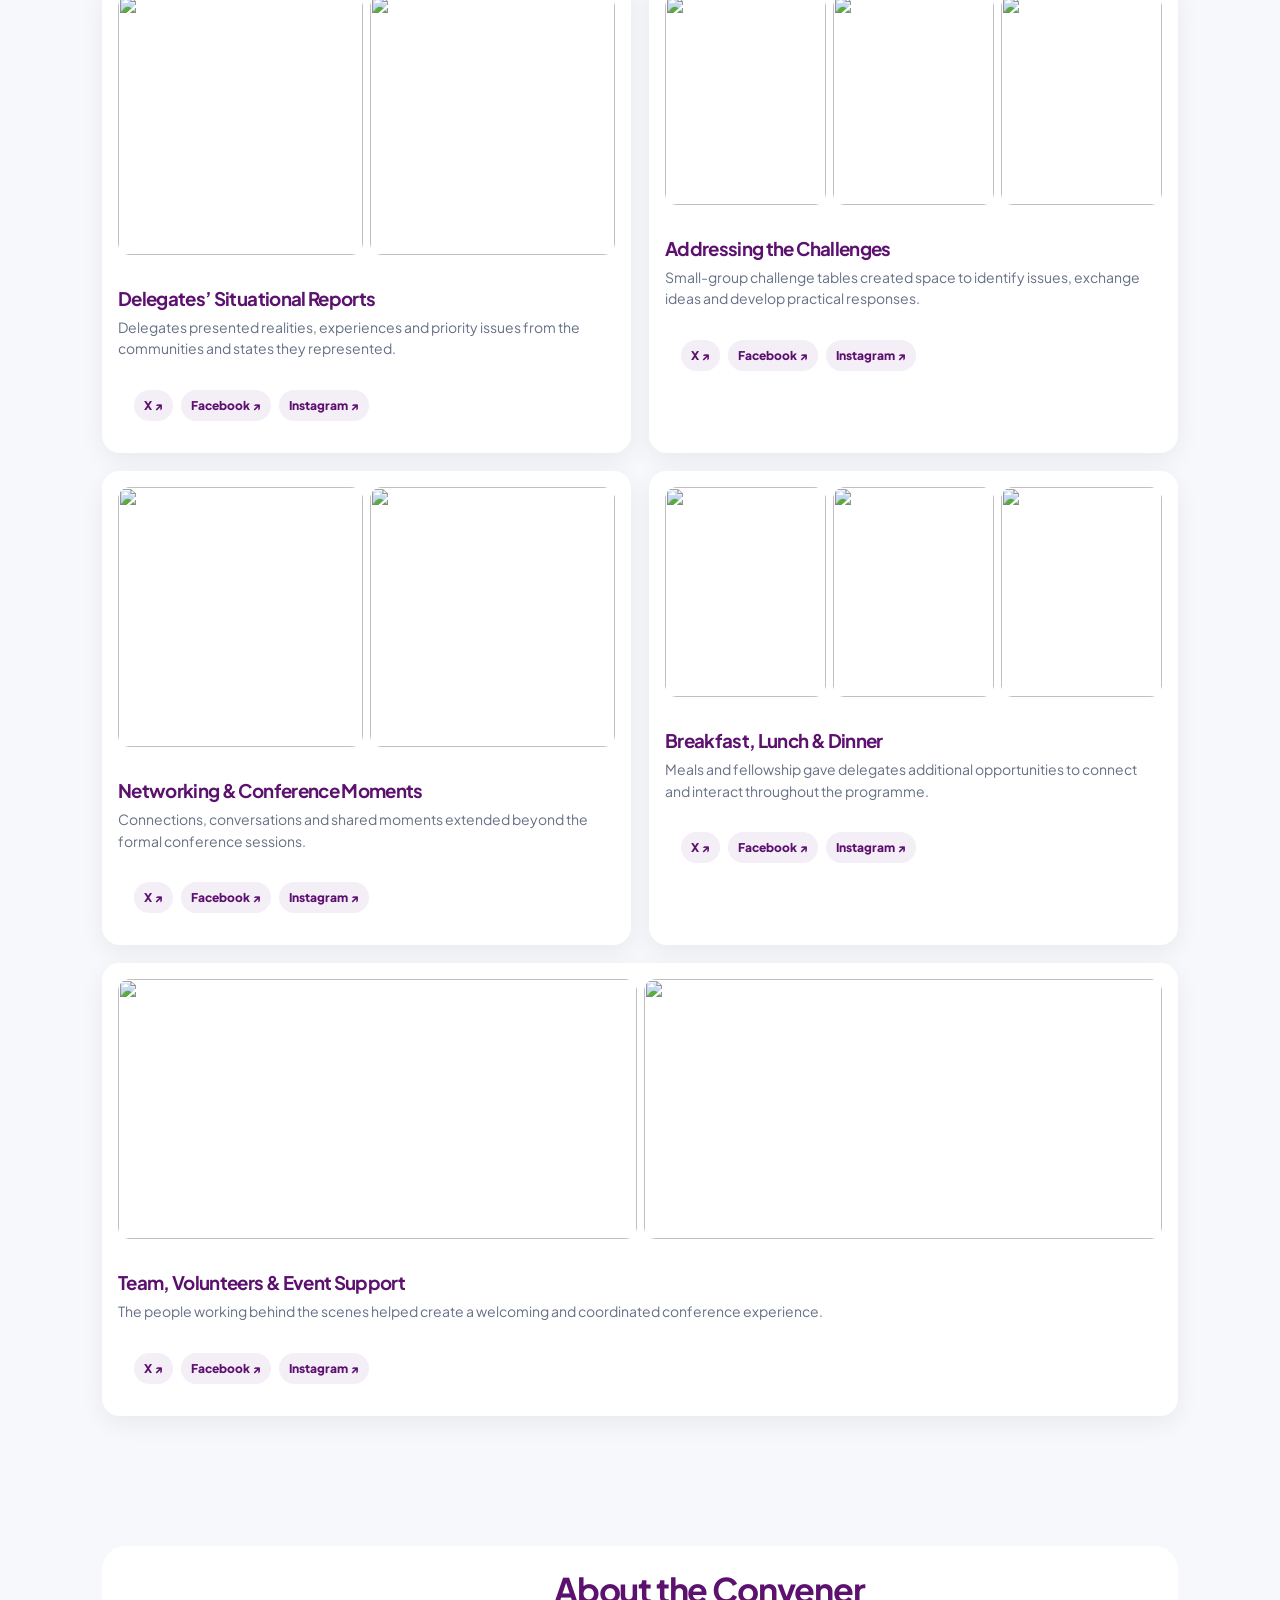
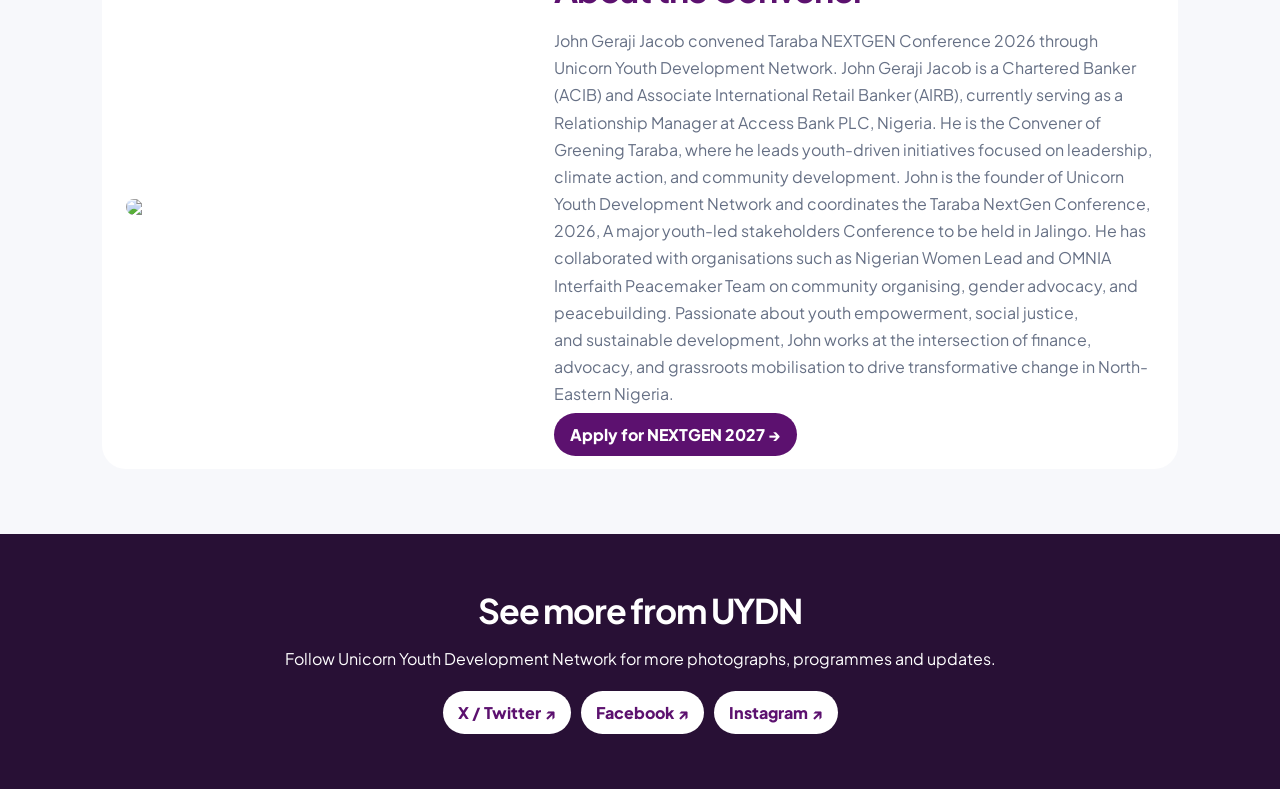
==== commit ce143e41: "Update 2026-highlights.html" ====
--- a/2026-highlights.html
+++ b/2026-highlights.html
@@ -6,4 +6,5 @@
 <div class="tile"><div class="photo-set two"><img src="images/networking.jpg"><img src="images/welcome.jpg"></div><div><h3>Networking & Conference Moments</h3><p>Connections, conversations and shared moments extended beyond the formal conference sessions.</p><div class="see-more"><a target="_blank" href="https://x.com/UnicornYouth">X ↗</a><a target="_blank" href="https://www.facebook.com/profile.php?id=61585072857531">Facebook ↗</a><a target="_blank" href="https://www.instagram.com/unicornyouthdevelopment?igsh=MXZxanhrdmpmb2d1cQ==">Instagram ↗</a></div></div></div>
 <div class="tile"><div class="photo-set"><img src="images/meal1.jpg"><img src="images/meal2.jpg"><img src="images/meal3.jpg"></div><div><h3>Breakfast, Lunch & Dinner</h3><p>Meals and fellowship gave delegates additional opportunities to connect and interact throughout the programme.</p><div class="see-more"><a target="_blank" href="https://x.com/UnicornYouth">X ↗</a><a target="_blank" href="https://www.facebook.com/profile.php?id=61585072857531">Facebook ↗</a><a target="_blank" href="https://www.instagram.com/unicornyouthdevelopment?igsh=MXZxanhrdmpmb2d1cQ==">Instagram ↗</a></div></div></div>
 <div class="tile wide"><div class="photo-set two"><img src="images/volunteers.jpg"><img src="images/host.jpg"></div><div><h3>Team, Volunteers & Event Support</h3><p>The people working behind the scenes helped create a welcoming and coordinated conference experience.</p><div class="see-more"><a target="_blank" href="https://x.com/UnicornYouth">X ↗</a><a target="_blank" href="https://www.facebook.com/profile.php?id=61585072857531">Facebook ↗</a><a target="_blank" href="https://www.instagram.com/unicornyouthdevelopment?igsh=MXZxanhrdmpmb2d1cQ==">Instagram ↗</a></div></div></div>
-</div></div></section><section class="section"><div class="conv"><img src="images/convener.jpg"><div><h2>About the Convener</h2><p class="lead">John Geraji Jacob convened Taraba NEXTGEN Conference 2026 through Unicorn Youth Development Network. His work centres on youth-focused leadership, community development, advocacy and grassroots mobilisation.</p><a class="back" href="index.html#apply">Apply for NEXTGEN 2027 →</a></div></div></section><section class="social"><h2>See more from UYDN</h2><p>Follow Unicorn Youth Development Network for more photographs, programmes and updates.</p><div class="buttons"><a target="_blank" href="https://x.com/UnicornYouth">X / Twitter ↗</a><a target="_blank" href="https://www.facebook.com/profile.php?id=61585072857531">Facebook ↗</a><a target="_blank" href="https://www.instagram.com/unicornyouthdevelopment?igsh=MXZxanhrdmpmb2d1cQ==">Instagram ↗</a></div></section><div class="lightbox" id="lightbox" aria-hidden="true" role="dialog" aria-label="Photo preview"><button class="lb-close" aria-label="Close photo">×</button><button class="lb-prev" aria-label="Previous photo">‹</button><img id="lbImage" alt="Expanded conference photo"><button class="lb-next" aria-label="Next photo">›</button><div class="lb-count" id="lbCount"></div></div><script>(()=>{const box=document.getElementById('lightbox'),view=document.getElementById('lbImage'),count=document.getElementById('lbCount');let group=[],idx=0;document.querySelectorAll('.photo-set img,.conv img').forEach(img=>{img.tabIndex=0;img.setAttribute('role','button');img.setAttribute('aria-label','Open photo');const open=()=>{const set=img.closest('.photo-set');group=set?[...set.querySelectorAll('img')]:[img];idx=group.indexOf(img);show();box.classList.add('open');box.setAttribute('aria-hidden','false');document.body.style.overflow='hidden'};img.addEventListener('click',open);img.addEventListener('keydown',e=>{if(e.key==='Enter'||e.key===' '){e.preventDefault();open()}})});function show(){view.src=group[idx].src;view.alt=group[idx].alt||'Taraba NEXTGEN Conference photo';count.textContent=group.length>1?`${idx+1} / ${group.length}`:'';document.querySelector('.lb-prev').style.display=group.length>1?'grid':'none';document.querySelector('.lb-next').style.display=group.length>1?'grid':'none'}function close(){box.classList.remove('open');box.setAttribute('aria-hidden','true');document.body.style.overflow=''}function move(n){idx=(idx+n+group.length)%group.length;show()}document.querySelector('.lb-close').onclick=close;document.querySelector('.lb-prev').onclick=()=>move(-1);document.querySelector('.lb-next').onclick=()=>move(1);box.addEventListener('click',e=>{if(e.target===box)close()});document.addEventListener('keydown',e=>{if(!box.classList.contains('open'))return;if(e.key==='Escape')close();if(e.key==='ArrowLeft'&&group.length>1)move(-1);if(e.key==='ArrowRight'&&group.length>1)move(1)})})();</script></body></html>
+</div></div></section><section class="section"><div class="conv"><img src="images/convener.jpg"><div><h2>About the Convener</h2><p class="lead">John Geraji Jacob convened Taraba NEXTGEN Conference 2026 through Unicorn Youth Development Network. John Geraji Jacob is a Chartered Banker (ACIB) and Associate International Retail Banker (AIRB), currently serving as a Relationship Manager at Access Bank PLC, Nigeria. He is the Convener of Greening Taraba, where he leads youth-driven initiatives focused on leadership, climate action, and community development. John is the founder of Unicorn Youth Development Network and coordinates the Taraba NextGen Conference, 2026, A major youth-led stakeholders Conference to be held in Jalingo. He has collaborated with organisations such as Nigerian Women Lead and OMNIA Interfaith Peacemaker Team on community organising, gender advocacy, and peacebuilding. Passionate about youth empowerment, social justice, and sustainable development, John works at the intersection of finance, advocacy, and grassroots mobilisation to drive transformative change in North-Eastern Nigeria.
+</p><a class="back" href="index.html#apply">Apply for NEXTGEN 2027 →</a></div></div></section><section class="social"><h2>See more from UYDN</h2><p>Follow Unicorn Youth Development Network for more photographs, programmes and updates.</p><div class="buttons"><a target="_blank" href="https://x.com/UnicornYouth">X / Twitter ↗</a><a target="_blank" href="https://www.facebook.com/profile.php?id=61585072857531">Facebook ↗</a><a target="_blank" href="https://www.instagram.com/unicornyouthdevelopment?igsh=MXZxanhrdmpmb2d1cQ==">Instagram ↗</a></div></section><div class="lightbox" id="lightbox" aria-hidden="true" role="dialog" aria-label="Photo preview"><button class="lb-close" aria-label="Close photo">×</button><button class="lb-prev" aria-label="Previous photo">‹</button><img id="lbImage" alt="Expanded conference photo"><button class="lb-next" aria-label="Next photo">›</button><div class="lb-count" id="lbCount"></div></div><script>(()=>{const box=document.getElementById('lightbox'),view=document.getElementById('lbImage'),count=document.getElementById('lbCount');let group=[],idx=0;document.querySelectorAll('.photo-set img,.conv img').forEach(img=>{img.tabIndex=0;img.setAttribute('role','button');img.setAttribute('aria-label','Open photo');const open=()=>{const set=img.closest('.photo-set');group=set?[...set.querySelectorAll('img')]:[img];idx=group.indexOf(img);show();box.classList.add('open');box.setAttribute('aria-hidden','false');document.body.style.overflow='hidden'};img.addEventListener('click',open);img.addEventListener('keydown',e=>{if(e.key==='Enter'||e.key===' '){e.preventDefault();open()}})});function show(){view.src=group[idx].src;view.alt=group[idx].alt||'Taraba NEXTGEN Conference photo';count.textContent=group.length>1?`${idx+1} / ${group.length}`:'';document.querySelector('.lb-prev').style.display=group.length>1?'grid':'none';document.querySelector('.lb-next').style.display=group.length>1?'grid':'none'}function close(){box.classList.remove('open');box.setAttribute('aria-hidden','true');document.body.style.overflow=''}function move(n){idx=(idx+n+group.length)%group.length;show()}document.querySelector('.lb-close').onclick=close;document.querySelector('.lb-prev').onclick=()=>move(-1);document.querySelector('.lb-next').onclick=()=>move(1);box.addEventListener('click',e=>{if(e.target===box)close()});document.addEventListener('keydown',e=>{if(!box.classList.contains('open'))return;if(e.key==='Escape')close();if(e.key==='ArrowLeft'&&group.length>1)move(-1);if(e.key==='ArrowRight'&&group.length>1)move(1)})})();</script></body></html>
--- a/conference.css
+++ b/conference.css
@@ -593,3 +593,63 @@
  .enter-once { animation: none; }
  .hero .btn, .tradition-card img, .story-choice { transition: none; }
 }
+.privacy-entry button, .footer-navigation button { font: inherit; color: inherit; padding: 0; border: 0; background: none; cursor: pointer; text-decoration: underline; text-underline-offset: 4px; }
+#apply .privacy-entry { font-size: 12px; margin-top: 12px; }
+[data-privacy-open]:focus-visible { outline: 2px solid var(--t); outline-offset: 4px; }
+
+
+/* Tree Planting Gallery — responsive image sizing */
+.tree-gallery-section .tree-photo {
+  display: block;
+  width: 100%;
+  height: 260px;
+  padding: 0;
+  overflow: hidden;
+  border: 0;
+  border-radius: 8px;
+  background: #f3f4f6;
+  cursor: pointer;
+}
+
+.tree-gallery-section .tree-photo img {
+  display: block;
+  width: 100%;
+  height: 100%;
+  object-fit: cover;
+  object-position: center;
+}
+
+.tree-gallery-section .tree-photo:hover img {
+  transform: scale(1.03);
+}
+
+@media (max-width: 600px) {
+  .tree-gallery-section .tree-photo {
+    height: 200px;
+  }
+}
+/* Keep tree-planting images at a moderate viewing size */
+.tree-gallery-section .tree-photo img {
+  max-width: 100%;
+  object-fit: cover;
+}
+
+/* Limit the size of the enlarged image */
+.tree-lightbox img,
+.tree-lightbox-image {
+  display: block;
+  width: auto;
+  height: auto;
+  max-width: 85vw;
+  max-height: 75vh;
+  object-fit: contain;
+  margin: auto;
+}
+
+@media (max-width: 600px) {
+  .tree-lightbox img,
+  .tree-lightbox-image {
+    max-width: 92vw;
+    max-height: 65vh;
+  }
+}
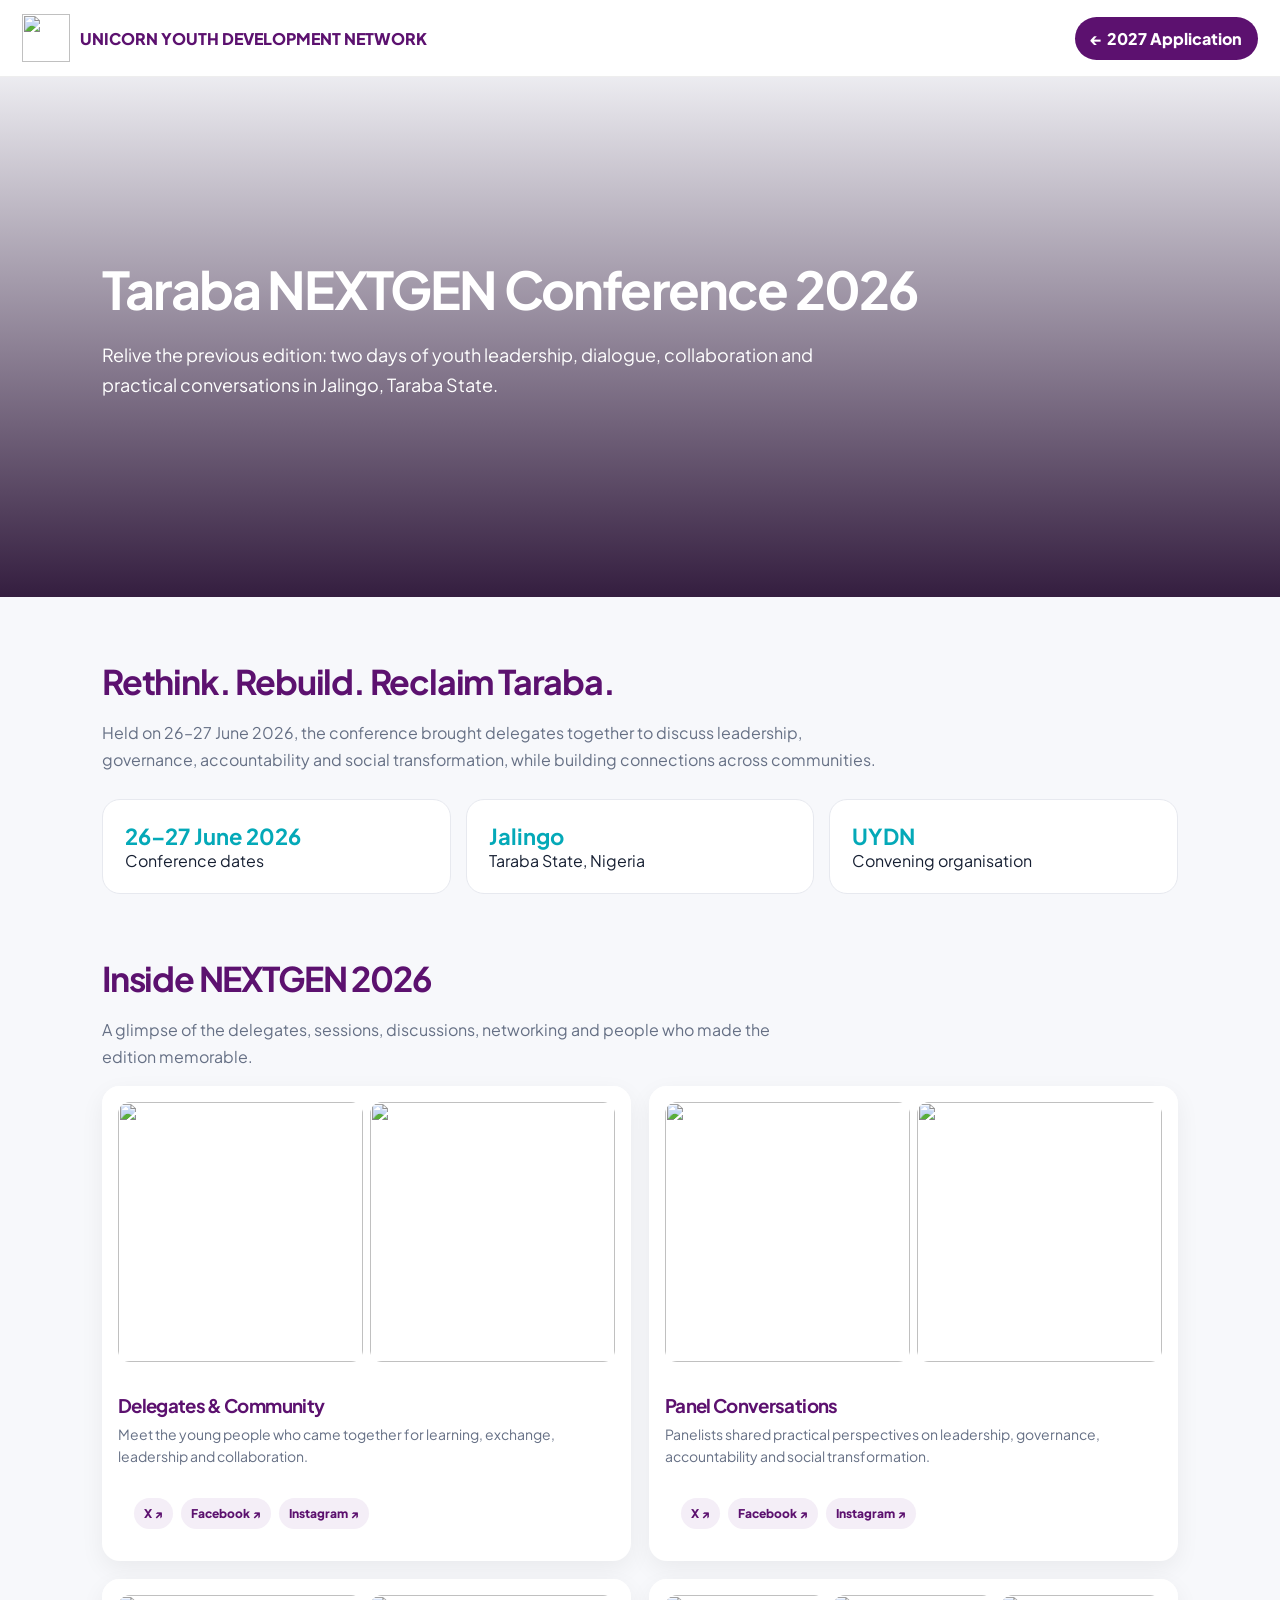
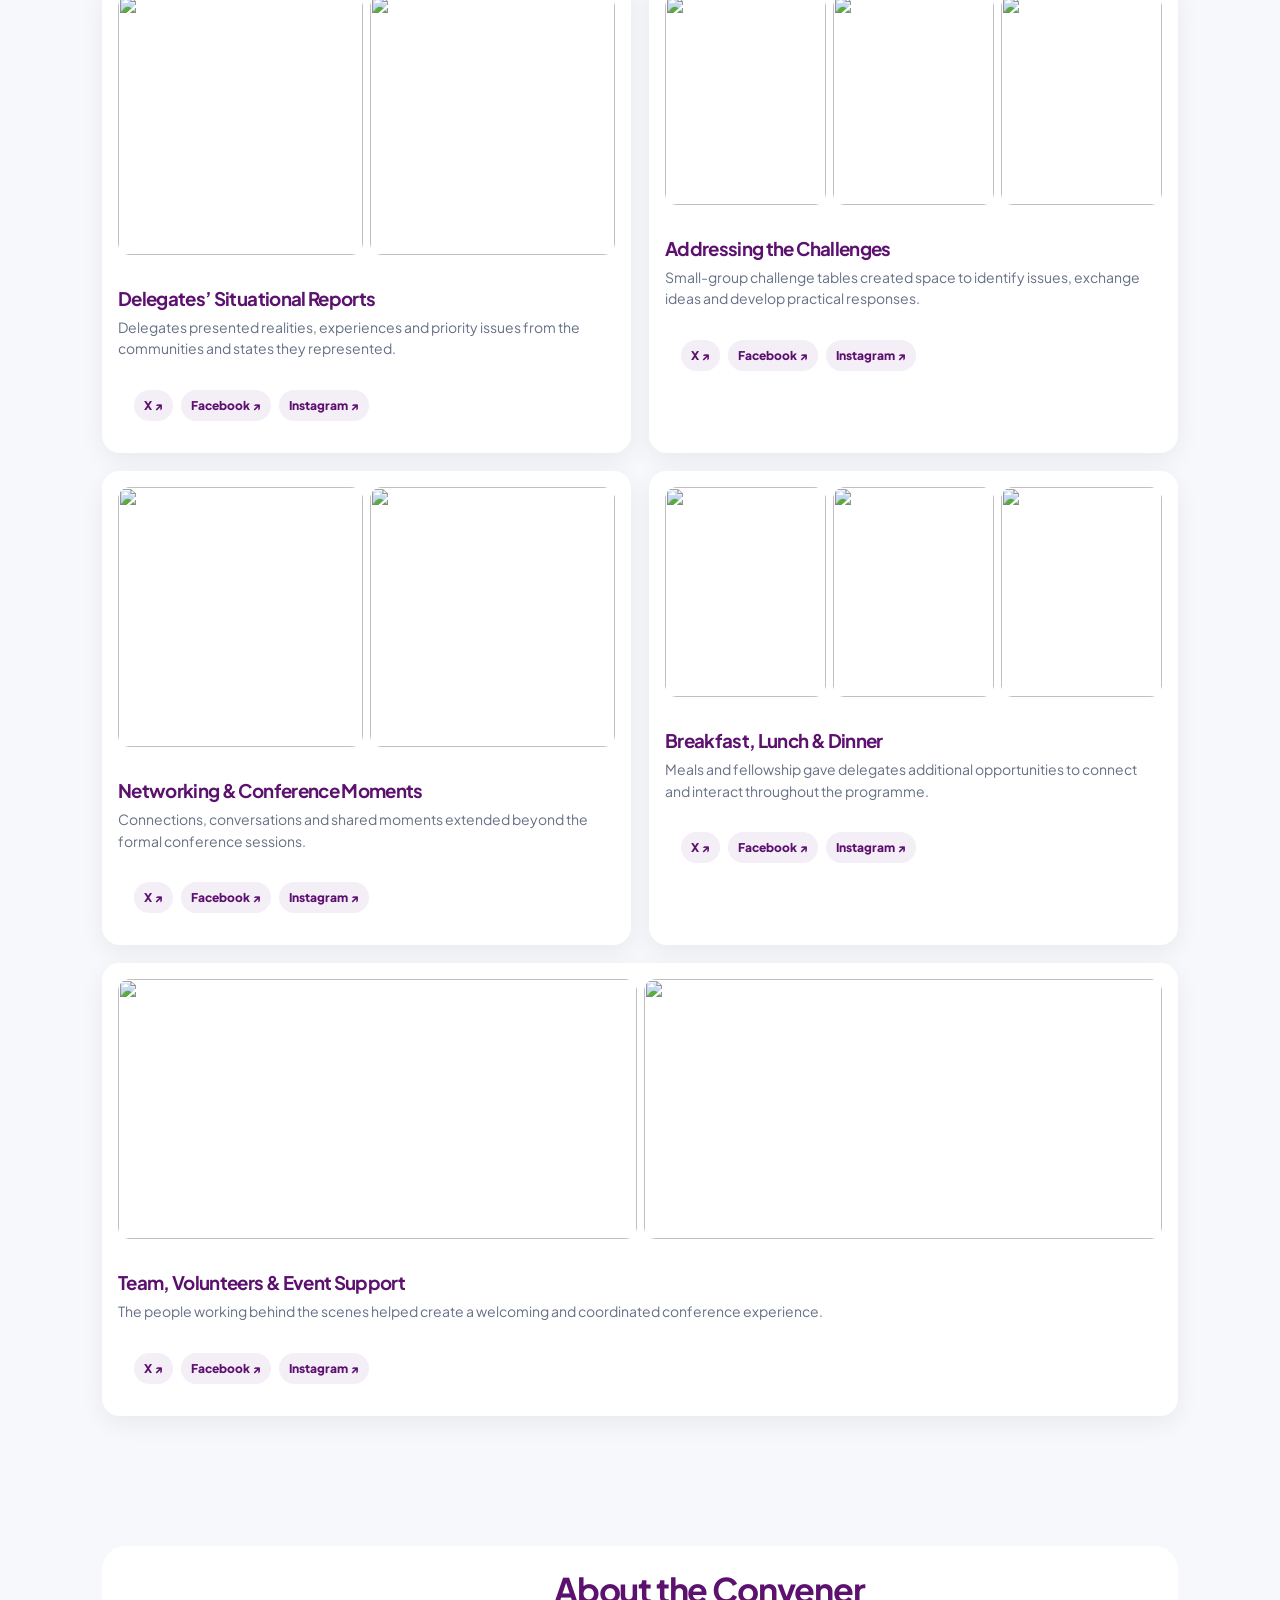
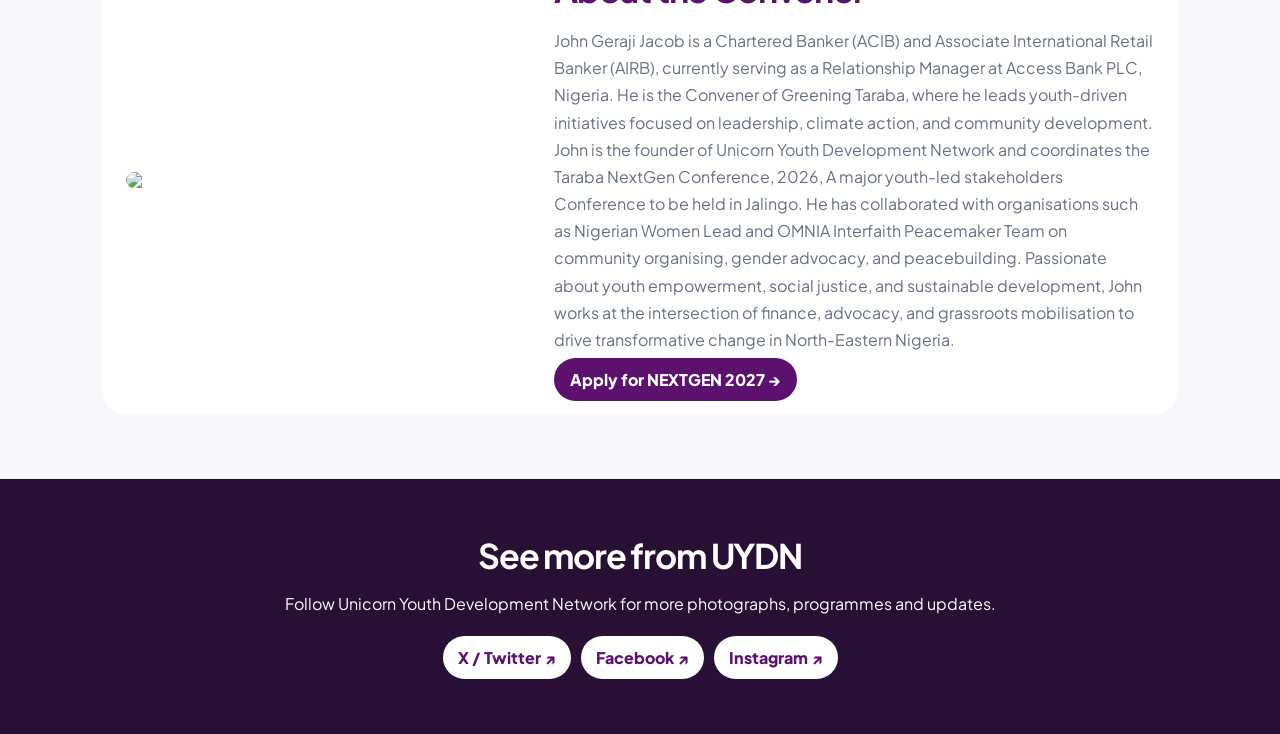
==== commit 524523e5: "Update 2026-highlights.html" ====
--- a/2026-highlights.html
+++ b/2026-highlights.html
@@ -6,5 +6,5 @@
 <div class="tile"><div class="photo-set two"><img src="images/networking.jpg"><img src="images/welcome.jpg"></div><div><h3>Networking & Conference Moments</h3><p>Connections, conversations and shared moments extended beyond the formal conference sessions.</p><div class="see-more"><a target="_blank" href="https://x.com/UnicornYouth">X ↗</a><a target="_blank" href="https://www.facebook.com/profile.php?id=61585072857531">Facebook ↗</a><a target="_blank" href="https://www.instagram.com/unicornyouthdevelopment?igsh=MXZxanhrdmpmb2d1cQ==">Instagram ↗</a></div></div></div>
 <div class="tile"><div class="photo-set"><img src="images/meal1.jpg"><img src="images/meal2.jpg"><img src="images/meal3.jpg"></div><div><h3>Breakfast, Lunch & Dinner</h3><p>Meals and fellowship gave delegates additional opportunities to connect and interact throughout the programme.</p><div class="see-more"><a target="_blank" href="https://x.com/UnicornYouth">X ↗</a><a target="_blank" href="https://www.facebook.com/profile.php?id=61585072857531">Facebook ↗</a><a target="_blank" href="https://www.instagram.com/unicornyouthdevelopment?igsh=MXZxanhrdmpmb2d1cQ==">Instagram ↗</a></div></div></div>
 <div class="tile wide"><div class="photo-set two"><img src="images/volunteers.jpg"><img src="images/host.jpg"></div><div><h3>Team, Volunteers & Event Support</h3><p>The people working behind the scenes helped create a welcoming and coordinated conference experience.</p><div class="see-more"><a target="_blank" href="https://x.com/UnicornYouth">X ↗</a><a target="_blank" href="https://www.facebook.com/profile.php?id=61585072857531">Facebook ↗</a><a target="_blank" href="https://www.instagram.com/unicornyouthdevelopment?igsh=MXZxanhrdmpmb2d1cQ==">Instagram ↗</a></div></div></div>
-</div></div></section><section class="section"><div class="conv"><img src="images/convener.jpg"><div><h2>About the Convener</h2><p class="lead">John Geraji Jacob convened Taraba NEXTGEN Conference 2026 through Unicorn Youth Development Network. John Geraji Jacob is a Chartered Banker (ACIB) and Associate International Retail Banker (AIRB), currently serving as a Relationship Manager at Access Bank PLC, Nigeria. He is the Convener of Greening Taraba, where he leads youth-driven initiatives focused on leadership, climate action, and community development. John is the founder of Unicorn Youth Development Network and coordinates the Taraba NextGen Conference, 2026, A major youth-led stakeholders Conference to be held in Jalingo. He has collaborated with organisations such as Nigerian Women Lead and OMNIA Interfaith Peacemaker Team on community organising, gender advocacy, and peacebuilding. Passionate about youth empowerment, social justice, and sustainable development, John works at the intersection of finance, advocacy, and grassroots mobilisation to drive transformative change in North-Eastern Nigeria.
+</div></div></section><section class="section"><div class="conv"><img src="images/convener.jpg"><div><h2>About the Convener</h2><p class="lead"> John Geraji Jacob is a Chartered Banker (ACIB) and Associate International Retail Banker (AIRB), currently serving as a Relationship Manager at Access Bank PLC, Nigeria. He is the Convener of Greening Taraba, where he leads youth-driven initiatives focused on leadership, climate action, and community development. John is the founder of Unicorn Youth Development Network and coordinates the Taraba NextGen Conference, 2026, A major youth-led stakeholders Conference to be held in Jalingo. He has collaborated with organisations such as Nigerian Women Lead and OMNIA Interfaith Peacemaker Team on community organising, gender advocacy, and peacebuilding. Passionate about youth empowerment, social justice, and sustainable development, John works at the intersection of finance, advocacy, and grassroots mobilisation to drive transformative change in North-Eastern Nigeria.
 </p><a class="back" href="index.html#apply">Apply for NEXTGEN 2027 →</a></div></div></section><section class="social"><h2>See more from UYDN</h2><p>Follow Unicorn Youth Development Network for more photographs, programmes and updates.</p><div class="buttons"><a target="_blank" href="https://x.com/UnicornYouth">X / Twitter ↗</a><a target="_blank" href="https://www.facebook.com/profile.php?id=61585072857531">Facebook ↗</a><a target="_blank" href="https://www.instagram.com/unicornyouthdevelopment?igsh=MXZxanhrdmpmb2d1cQ==">Instagram ↗</a></div></section><div class="lightbox" id="lightbox" aria-hidden="true" role="dialog" aria-label="Photo preview"><button class="lb-close" aria-label="Close photo">×</button><button class="lb-prev" aria-label="Previous photo">‹</button><img id="lbImage" alt="Expanded conference photo"><button class="lb-next" aria-label="Next photo">›</button><div class="lb-count" id="lbCount"></div></div><script>(()=>{const box=document.getElementById('lightbox'),view=document.getElementById('lbImage'),count=document.getElementById('lbCount');let group=[],idx=0;document.querySelectorAll('.photo-set img,.conv img').forEach(img=>{img.tabIndex=0;img.setAttribute('role','button');img.setAttribute('aria-label','Open photo');const open=()=>{const set=img.closest('.photo-set');group=set?[...set.querySelectorAll('img')]:[img];idx=group.indexOf(img);show();box.classList.add('open');box.setAttribute('aria-hidden','false');document.body.style.overflow='hidden'};img.addEventListener('click',open);img.addEventListener('keydown',e=>{if(e.key==='Enter'||e.key===' '){e.preventDefault();open()}})});function show(){view.src=group[idx].src;view.alt=group[idx].alt||'Taraba NEXTGEN Conference photo';count.textContent=group.length>1?`${idx+1} / ${group.length}`:'';document.querySelector('.lb-prev').style.display=group.length>1?'grid':'none';document.querySelector('.lb-next').style.display=group.length>1?'grid':'none'}function close(){box.classList.remove('open');box.setAttribute('aria-hidden','true');document.body.style.overflow=''}function move(n){idx=(idx+n+group.length)%group.length;show()}document.querySelector('.lb-close').onclick=close;document.querySelector('.lb-prev').onclick=()=>move(-1);document.querySelector('.lb-next').onclick=()=>move(1);box.addEventListener('click',e=>{if(e.target===box)close()});document.addEventListener('keydown',e=>{if(!box.classList.contains('open'))return;if(e.key==='Escape')close();if(e.key==='ArrowLeft'&&group.length>1)move(-1);if(e.key==='ArrowRight'&&group.length>1)move(1)})})();</script></body></html>
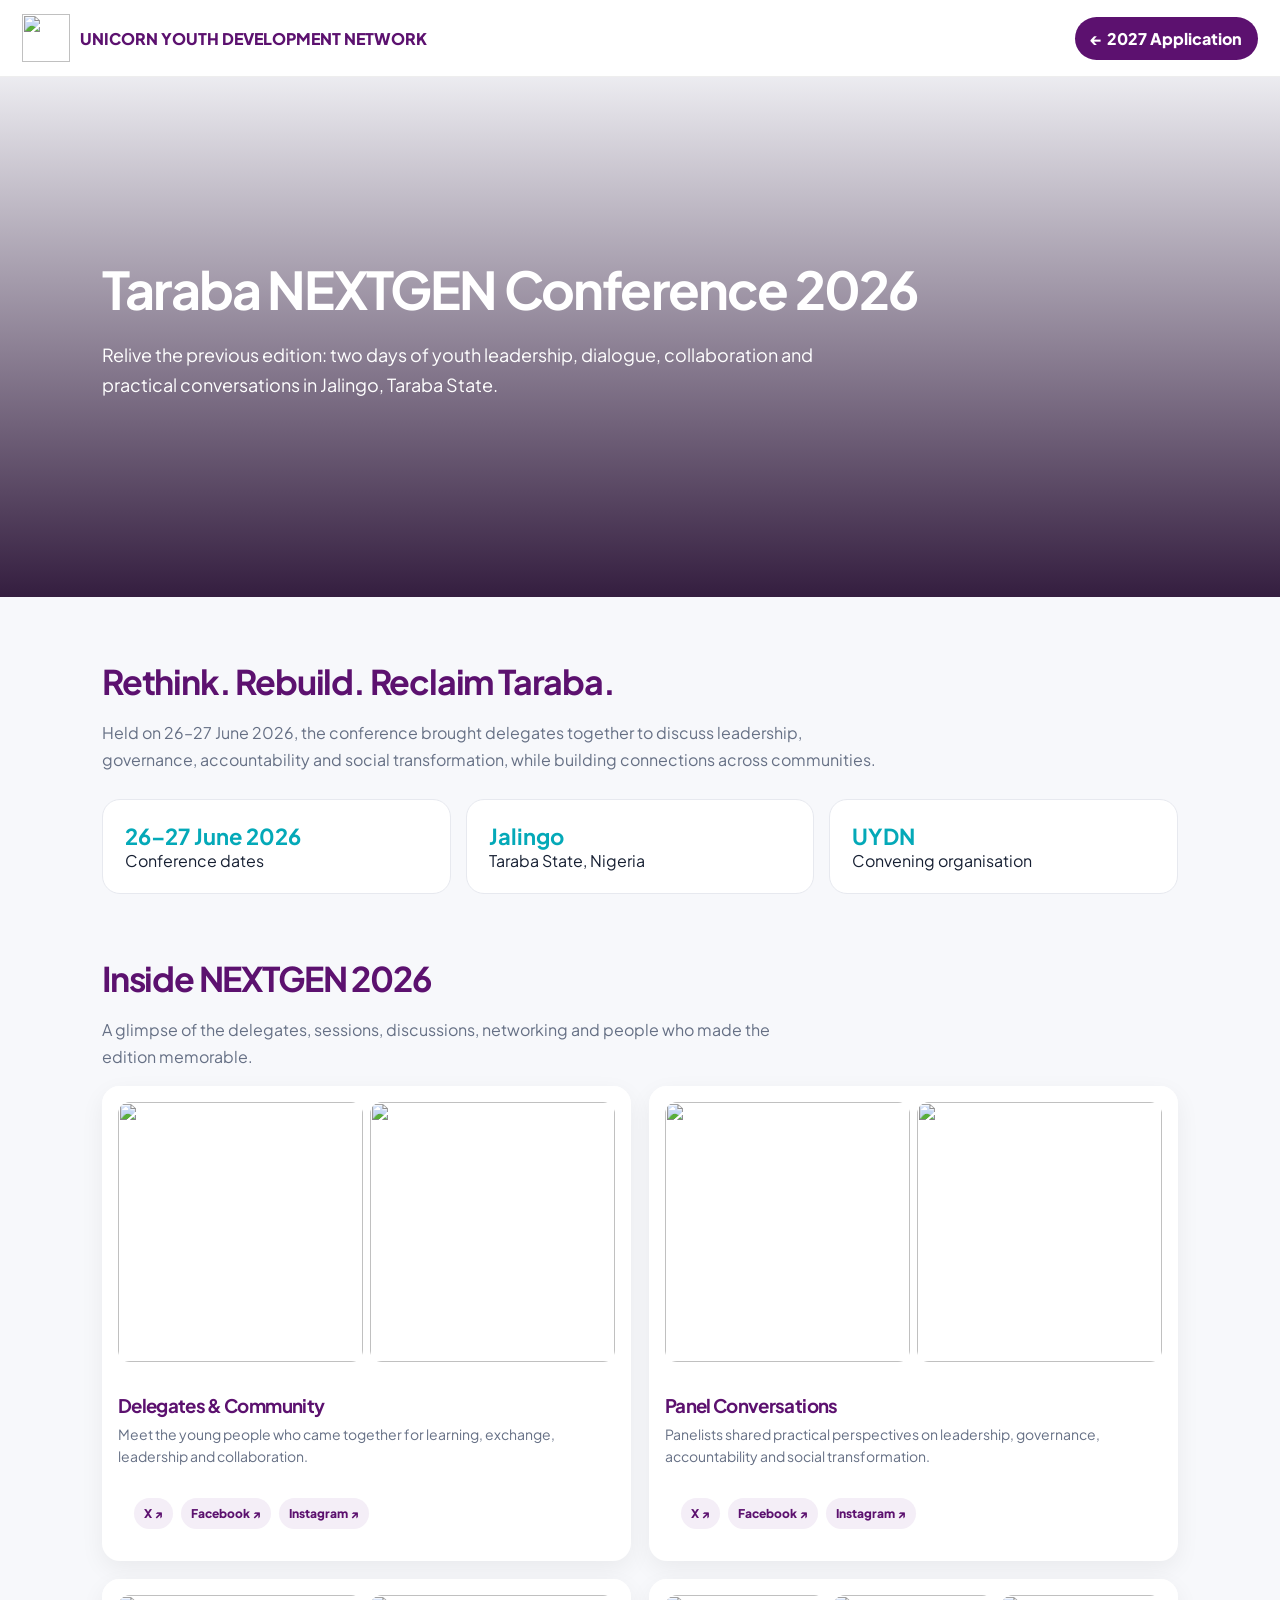
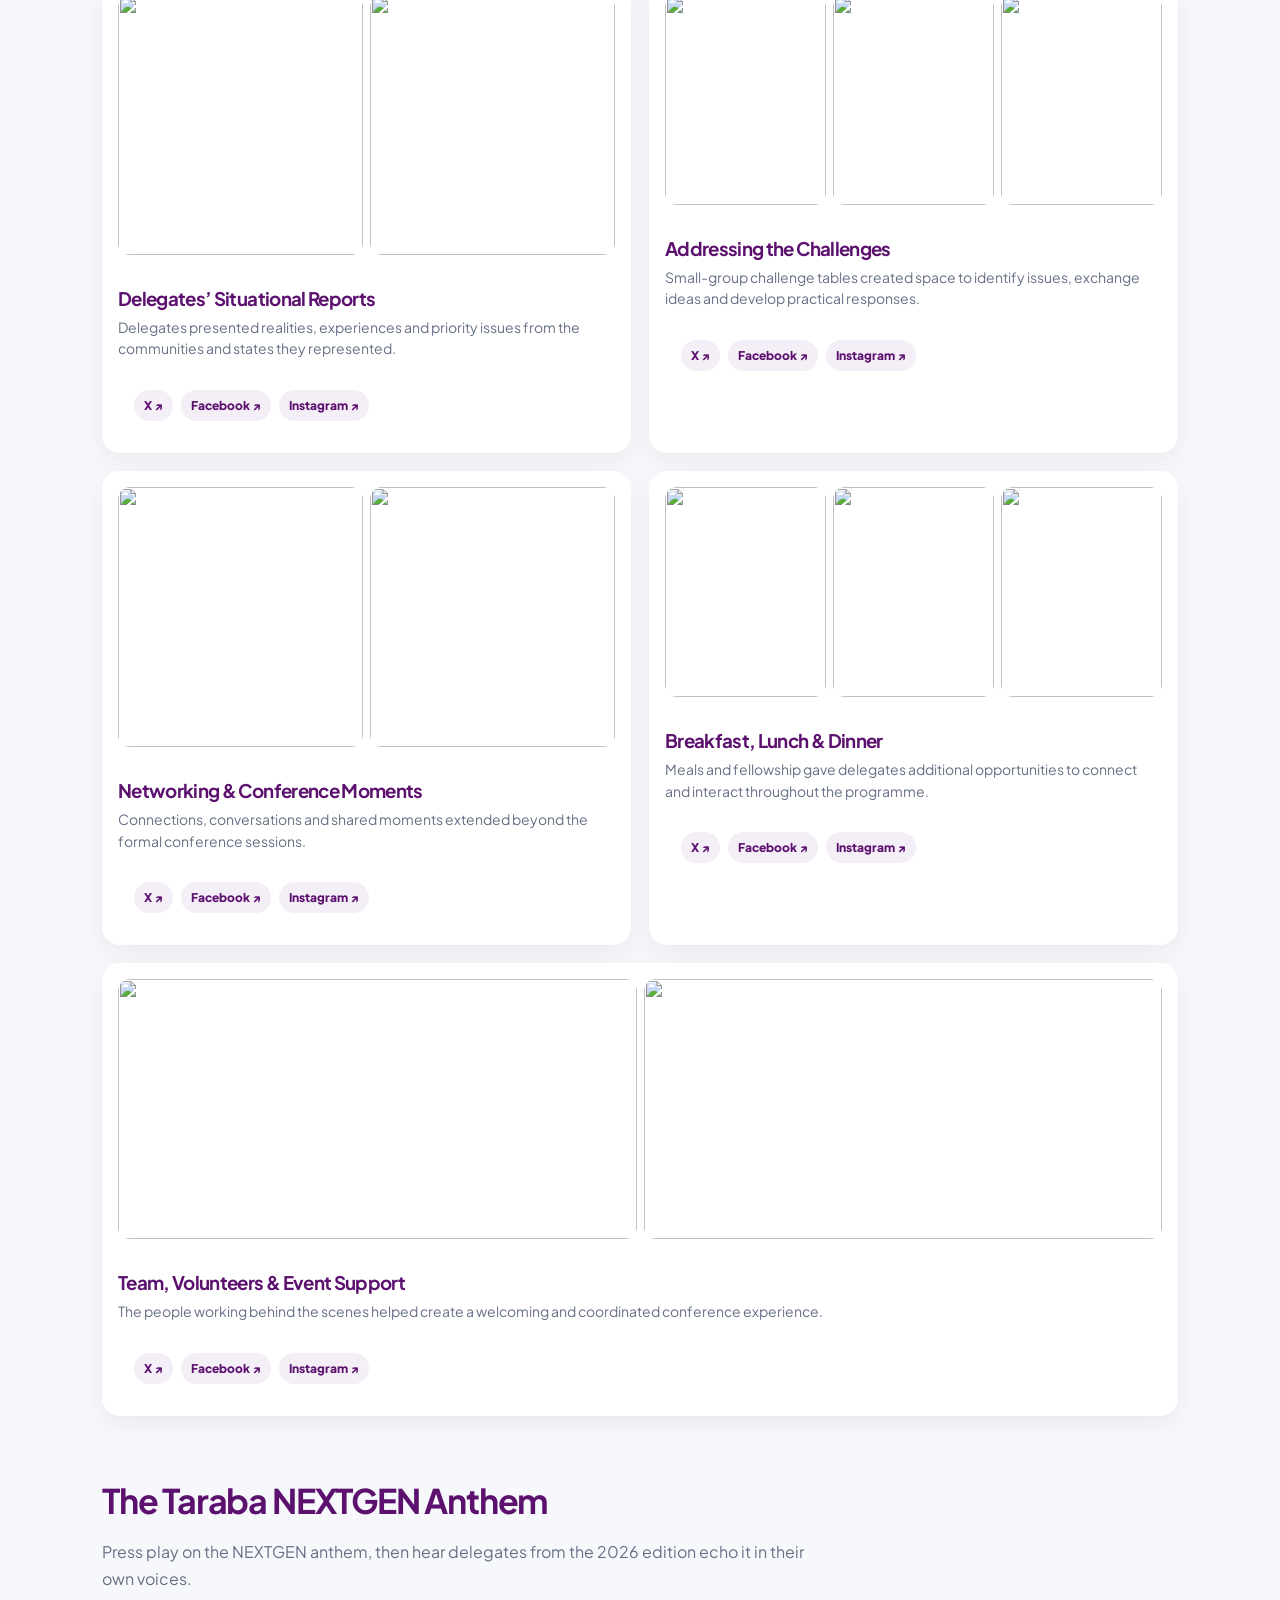
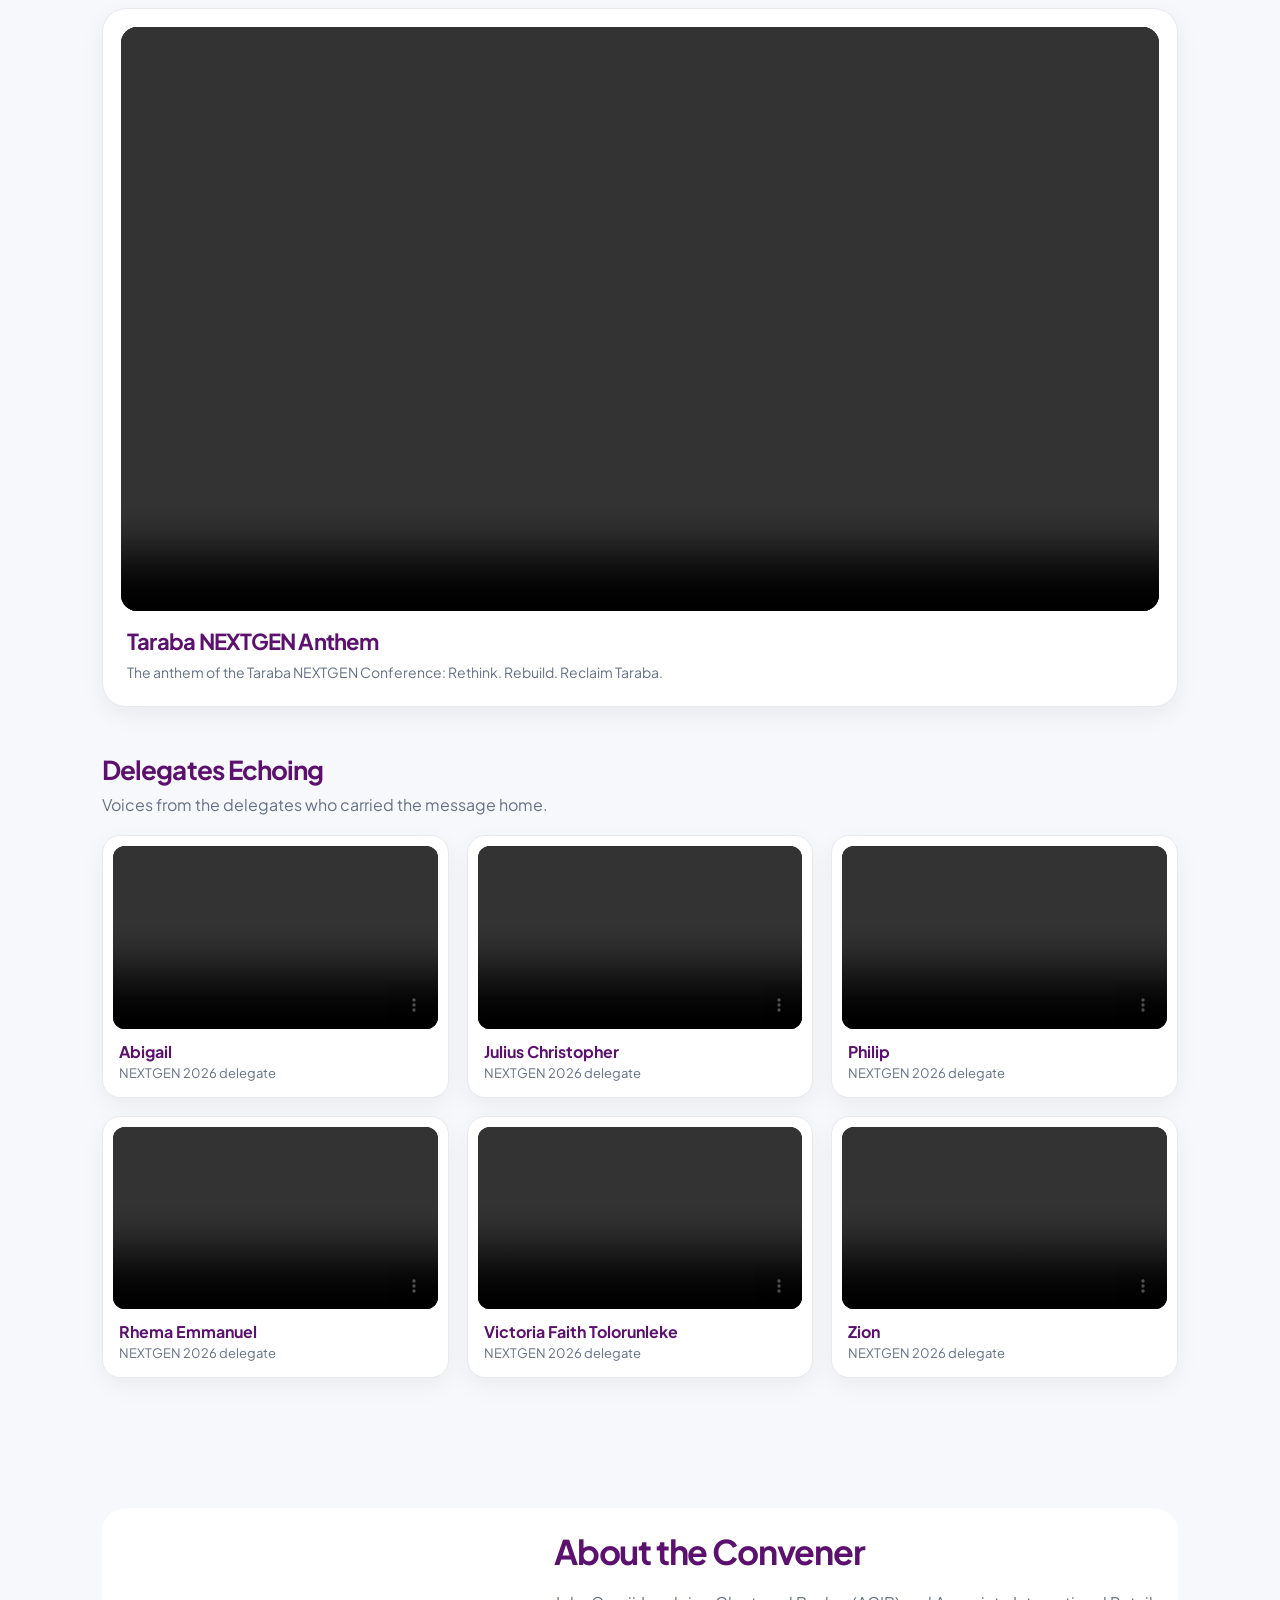
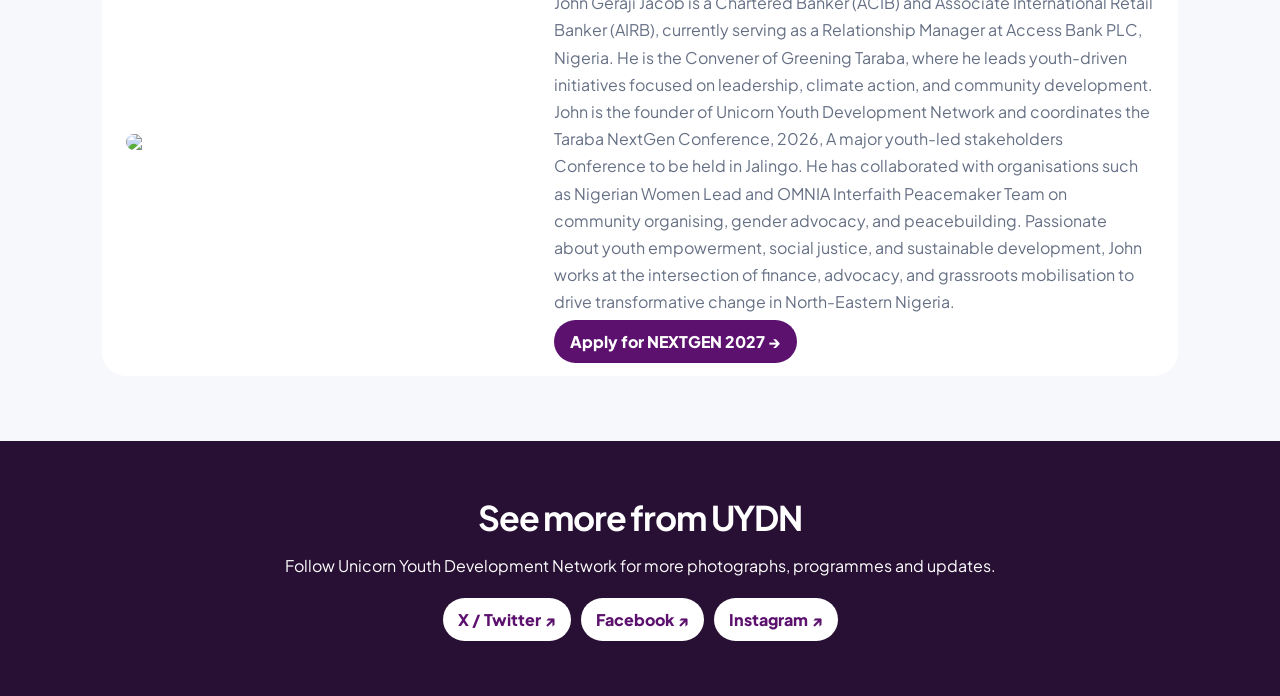
==== commit 6a2e64da: "Update 2026-highlights.html" ====
--- a/2026-highlights.html
+++ b/2026-highlights.html
@@ -1,4 +1,4 @@
-<!doctype html><html lang="en"><head><meta charset="utf-8"><meta name="viewport" content="width=device-width,initial-scale=1"><title>Taraba NEXTGEN 2026 Highlights | UYDN</title><style>:root{--p:#5c116f;--t:#04a9b8;--ink:#172033;--muted:#667085}*{box-sizing:border-box}body{margin:0;font-family:Inter,Segoe UI,Arial,sans-serif;color:var(--ink);background:#f7f8fb}a{text-decoration:none}.nav{padding:14px 22px;background:#fff;display:flex;justify-content:space-between;align-items:center;position:sticky;top:0;z-index:9;border-bottom:1px solid #eee}.brand{display:flex;gap:10px;align-items:center;color:var(--p);font-weight:900}.brand img{width:48px;height:48px;object-fit:contain}.back{background:var(--p);color:#fff;padding:11px 16px;border-radius:999px;font-weight:800}.hero{min-height:520px;display:flex;align-items:end;background:linear-gradient(0deg,rgba(31,6,43,.9),rgba(31,6,43,.05)),url('images/welcome.jpg') center/cover;color:#fff}.hero div{max-width:1120px;width:100%;margin:auto;padding:70px 22px}.hero h1{font-size:52px;margin:0 0 12px}.hero p{font-size:18px;line-height:1.65;max-width:760px}.section{max-width:1120px;margin:auto;padding:65px 22px}.section h2{color:var(--p);font-size:34px;margin:0 0 10px}.lead{color:var(--muted);line-height:1.7;max-width:780px}.stats{display:grid;grid-template-columns:repeat(3,1fr);gap:15px;margin-top:26px}.stat{background:white;border-radius:18px;padding:22px;border:1px solid #e7e9ef}.stat b{display:block;color:var(--t);font-size:22px}.gallery{display:grid;grid-template-columns:repeat(2,1fr);gap:18px}.photo-set{display:grid;grid-template-columns:repeat(3,1fr);gap:7px;padding:8px;background:#fff}.photo-set.two{grid-template-columns:repeat(2,1fr)}.tile{background:white;border-radius:18px;overflow:hidden;box-shadow:0 8px 24px rgba(0,0,0,.06)}.tile img{width:100%;height:220px;object-fit:cover;display:block}.photo-set img{height:210px;border-radius:12px}.photo-set.two img{height:260px}.tile div{padding:16px}.tile h3{margin:0 0 7px;color:var(--p)}.tile p{margin:0;color:var(--muted);font-size:14px;line-height:1.55}.see-more{display:flex;gap:8px;flex-wrap:wrap;margin-top:14px}.see-more a{font-size:12px;font-weight:800;color:var(--p);background:#f4eef7;padding:8px 10px;border-radius:999px}.wide{grid-column:span 2}.wide img{height:330px}.conv{display:grid;grid-template-columns:.8fr 1.2fr;gap:28px;align-items:center;background:white;border-radius:24px;padding:24px}.conv img{width:100%;border-radius:18px;max-height:430px;object-fit:cover}.conv h2{margin-top:0}.social{background:#281035;color:white;text-align:center;padding:55px 22px}.social h2{font-size:34px;margin:0 0 12px}.buttons{display:flex;justify-content:center;gap:10px;flex-wrap:wrap;margin-top:22px}.buttons a{background:white;color:var(--p);padding:11px 15px;border-radius:999px;font-weight:800}.photo-set img,.conv img{cursor:zoom-in;transition:transform .2s ease,filter .2s ease}.photo-set img:hover,.conv img:hover{transform:scale(1.015);filter:brightness(.96)}.lightbox{position:fixed;inset:0;background:rgba(8,10,18,.92);z-index:9999;display:none;align-items:center;justify-content:center;padding:28px}.lightbox.open{display:flex}.lightbox img{max-width:min(94vw,1400px);max-height:88vh;object-fit:contain;border-radius:10px;box-shadow:0 20px 60px rgba(0,0,0,.45)}.lb-close,.lb-prev,.lb-next{position:absolute;border:0;background:rgba(255,255,255,.94);color:#281035;width:46px;height:46px;border-radius:50%;font-size:28px;cursor:pointer;display:grid;place-items:center}.lb-close{right:22px;top:22px;font-size:30px}.lb-prev{left:22px;top:50%;transform:translateY(-50%)}.lb-next{right:22px;top:50%;transform:translateY(-50%)}.lb-count{position:absolute;bottom:18px;left:50%;transform:translateX(-50%);color:#fff;background:rgba(0,0,0,.45);padding:7px 12px;border-radius:999px;font-size:13px}.lightbox button:focus-visible{outline:3px solid #04a9b8;outline-offset:3px}@media(max-width:760px){.hero h1{font-size:39px}.stats,.gallery,.conv{grid-template-columns:1fr}.photo-set,.photo-set.two{grid-template-columns:1fr 1fr}.photo-set img,.photo-set.two img{height:180px}.wide{grid-column:auto}.wide img,.tile img{height:260px}.brand span{display:none}}</style><link rel="stylesheet" href="conference.css"></head><body><div class="nav"><a class="brand" href="index.html"><img src="images/uydn-logo.png"><span>UNICORN YOUTH DEVELOPMENT NETWORK</span></a><a class="back" href="index.html">← 2027 Application</a></div><section class="hero"><div><h1>Taraba NEXTGEN Conference 2026</h1><p>Relive the previous edition: two days of youth leadership, dialogue, collaboration and practical conversations in Jalingo, Taraba State.</p></div></section><section class="section"><h2>Rethink. Rebuild. Reclaim Taraba.</h2><p class="lead">Held on 26–27 June 2026, the conference brought delegates together to discuss leadership, governance, accountability and social transformation, while building connections across communities.</p><div class="stats"><div class="stat"><b>26–27 June 2026</b>Conference dates</div><div class="stat"><b>Jalingo</b>Taraba State, Nigeria</div><div class="stat"><b>UYDN</b>Convening organisation</div></div></section><section class="section" style="padding-top:0"><h2>Inside NEXTGEN 2026</h2><p class="lead">A glimpse of the delegates, sessions, discussions, networking and people who made the edition memorable.</p><div class="gallery">
+<!doctype html><html lang="en"><head><meta charset="utf-8"><meta name="viewport" content="width=device-width,initial-scale=1"><title>Taraba NEXTGEN 2026 Highlights | UYDN</title><style>:root{--p:#5c116f;--t:#04a9b8;--ink:#172033;--muted:#667085}*{box-sizing:border-box}body{margin:0;font-family:Inter,Segoe UI,Arial,sans-serif;color:var(--ink);background:#f7f8fb}a{text-decoration:none}.nav{padding:14px 22px;background:#fff;display:flex;justify-content:space-between;align-items:center;position:sticky;top:0;z-index:9;border-bottom:1px solid #eee}.brand{display:flex;gap:10px;align-items:center;color:var(--p);font-weight:900}.brand img{width:48px;height:48px;object-fit:contain}.back{background:var(--p);color:#fff;padding:11px 16px;border-radius:999px;font-weight:800}.hero{min-height:520px;display:flex;align-items:end;background:linear-gradient(0deg,rgba(31,6,43,.9),rgba(31,6,43,.05)),url('images/welcome.jpg') center/cover;color:#fff}.hero div{max-width:1120px;width:100%;margin:auto;padding:70px 22px}.hero h1{font-size:52px;margin:0 0 12px}.hero p{font-size:18px;line-height:1.65;max-width:760px}.section{max-width:1120px;margin:auto;padding:65px 22px}.section h2{color:var(--p);font-size:34px;margin:0 0 10px}.lead{color:var(--muted);line-height:1.7;max-width:780px}.stats{display:grid;grid-template-columns:repeat(3,1fr);gap:15px;margin-top:26px}.stat{background:white;border-radius:18px;padding:22px;border:1px solid #e7e9ef}.stat b{display:block;color:var(--t);font-size:22px}.gallery{display:grid;grid-template-columns:repeat(2,1fr);gap:18px}.photo-set{display:grid;grid-template-columns:repeat(3,1fr);gap:7px;padding:8px;background:#fff}.photo-set.two{grid-template-columns:repeat(2,1fr)}.tile{background:white;border-radius:18px;overflow:hidden;box-shadow:0 8px 24px rgba(0,0,0,.06)}.tile img{width:100%;height:220px;object-fit:cover;display:block}.photo-set img{height:210px;border-radius:12px}.photo-set.two img{height:260px}.tile div{padding:16px}.tile h3{margin:0 0 7px;color:var(--p)}.tile p{margin:0;color:var(--muted);font-size:14px;line-height:1.55}.see-more{display:flex;gap:8px;flex-wrap:wrap;margin-top:14px}.see-more a{font-size:12px;font-weight:800;color:var(--p);background:#f4eef7;padding:8px 10px;border-radius:999px}.wide{grid-column:span 2}.wide img{height:330px}.conv{display:grid;grid-template-columns:.8fr 1.2fr;gap:28px;align-items:center;background:white;border-radius:24px;padding:24px}.conv img{width:100%;border-radius:18px;max-height:430px;object-fit:cover}.conv h2{margin-top:0}.social{background:#281035;color:white;text-align:center;padding:55px 22px}.social h2{font-size:34px;margin:0 0 12px}.buttons{display:flex;justify-content:center;gap:10px;flex-wrap:wrap;margin-top:22px}.buttons a{background:white;color:var(--p);padding:11px 15px;border-radius:999px;font-weight:800}.photo-set img,.conv img{cursor:zoom-in;transition:transform .2s ease,filter .2s ease}.photo-set img:hover,.conv img:hover{transform:scale(1.015);filter:brightness(.96)}.lightbox{position:fixed;inset:0;background:rgba(8,10,18,.92);z-index:9999;display:none;align-items:center;justify-content:center;padding:28px}.lightbox.open{display:flex}.lightbox img{max-width:min(94vw,1400px);max-height:88vh;object-fit:contain;border-radius:10px;box-shadow:0 20px 60px rgba(0,0,0,.45)}.lb-close,.lb-prev,.lb-next{position:absolute;border:0;background:rgba(255,255,255,.94);color:#281035;width:46px;height:46px;border-radius:50%;font-size:28px;cursor:pointer;display:grid;place-items:center}.lb-close{right:22px;top:22px;font-size:30px}.lb-prev{left:22px;top:50%;transform:translateY(-50%)}.lb-next{right:22px;top:50%;transform:translateY(-50%)}.lb-count{position:absolute;bottom:18px;left:50%;transform:translateX(-50%);color:#fff;background:rgba(0,0,0,.45);padding:7px 12px;border-radius:999px;font-size:13px}.lightbox button:focus-visible{outline:3px solid #04a9b8;outline-offset:3px}@media(max-width:760px){.hero h1{font-size:39px}.stats,.gallery,.conv{grid-template-columns:1fr}.photo-set,.photo-set.two{grid-template-columns:1fr 1fr}.photo-set img,.photo-set.two img{height:180px}.wide{grid-column:auto}.wide img,.tile img{height:260px}.brand span{display:none}}.video-feature{background:#fff;border:1px solid #e7e9ef;border-radius:24px;padding:18px;box-shadow:0 8px 24px rgba(0,0,0,.06)}.vframe{position:relative;aspect-ratio:16/9;background:#0b0612;border-radius:16px;overflow:hidden}.vframe video{width:100%;height:100%;display:block;object-fit:contain;background:#0b0612}.vcap{padding:16px 6px 4px}.vcap h3{margin:0 0 6px;color:var(--p);font-size:22px}.vcap p{margin:0;color:var(--muted);line-height:1.6;font-size:14px}.echo-head{margin:46px 0 18px}.echo-head h3{margin:0 0 6px;color:var(--p);font-size:26px}.echo-head p{margin:0;color:var(--muted);line-height:1.6}.echo-grid{display:grid;grid-template-columns:repeat(3,1fr);gap:18px}.echo-card{background:#fff;border:1px solid #e7e9ef;border-radius:18px;padding:10px;box-shadow:0 8px 24px rgba(0,0,0,.05)}.echo-card .vframe{border-radius:12px}.echo-card h4{margin:12px 6px 3px;color:var(--p);font-size:16px}.echo-card p{margin:0 6px 6px;color:var(--muted);font-size:13px}@media(max-width:980px){.echo-grid{grid-template-columns:repeat(2,1fr)}}@media(max-width:560px){.echo-grid{grid-template-columns:1fr}.video-feature{padding:12px}}</style><link rel="stylesheet" href="conference.css"></head><body><div class="nav"><a class="brand" href="index.html"><img src="images/uydn-logo.png"><span>UNICORN YOUTH DEVELOPMENT NETWORK</span></a><a class="back" href="index.html">← 2027 Application</a></div><section class="hero"><div><h1>Taraba NEXTGEN Conference 2026</h1><p>Relive the previous edition: two days of youth leadership, dialogue, collaboration and practical conversations in Jalingo, Taraba State.</p></div></section><section class="section"><h2>Rethink. Rebuild. Reclaim Taraba.</h2><p class="lead">Held on 26–27 June 2026, the conference brought delegates together to discuss leadership, governance, accountability and social transformation, while building connections across communities.</p><div class="stats"><div class="stat"><b>26–27 June 2026</b>Conference dates</div><div class="stat"><b>Jalingo</b>Taraba State, Nigeria</div><div class="stat"><b>UYDN</b>Convening organisation</div></div></section><section class="section" style="padding-top:0"><h2>Inside NEXTGEN 2026</h2><p class="lead">A glimpse of the delegates, sessions, discussions, networking and people who made the edition memorable.</p><div class="gallery">
 <div class="tile"><div class="photo-set two"><img src="images/delegates.jpg"><img src="images/delegates-card.jpg"></div><div><h3>Delegates & Community</h3><p>Meet the young people who came together for learning, exchange, leadership and collaboration.</p><div class="see-more"><a target="_blank" href="https://x.com/UnicornYouth">X ↗</a><a target="_blank" href="https://www.facebook.com/profile.php?id=61585072857531">Facebook ↗</a><a target="_blank" href="https://www.instagram.com/unicornyouthdevelopment?igsh=MXZxanhrdmpmb2d1cQ==">Instagram ↗</a></div></div></div>
 <div class="tile"><div class="photo-set two"><img src="images/panel.jpg"><img src="images/panelists-card.jpg"></div><div><h3>Panel Conversations</h3><p>Panelists shared practical perspectives on leadership, governance, accountability and social transformation.</p><div class="see-more"><a target="_blank" href="https://x.com/UnicornYouth">X ↗</a><a target="_blank" href="https://www.facebook.com/profile.php?id=61585072857531">Facebook ↗</a><a target="_blank" href="https://www.instagram.com/unicornyouthdevelopment?igsh=MXZxanhrdmpmb2d1cQ==">Instagram ↗</a></div></div></div>
 <div class="tile"><div class="photo-set two"><img src="images/situational.jpg"><img src="images/report.jpg"></div><div><h3>Delegates’ Situational Reports</h3><p>Delegates presented realities, experiences and priority issues from the communities and states they represented.</p><div class="see-more"><a target="_blank" href="https://x.com/UnicornYouth">X ↗</a><a target="_blank" href="https://www.facebook.com/profile.php?id=61585072857531">Facebook ↗</a><a target="_blank" href="https://www.instagram.com/unicornyouthdevelopment?igsh=MXZxanhrdmpmb2d1cQ==">Instagram ↗</a></div></div></div>
@@ -6,5 +6,5 @@
 <div class="tile"><div class="photo-set two"><img src="images/networking.jpg"><img src="images/welcome.jpg"></div><div><h3>Networking & Conference Moments</h3><p>Connections, conversations and shared moments extended beyond the formal conference sessions.</p><div class="see-more"><a target="_blank" href="https://x.com/UnicornYouth">X ↗</a><a target="_blank" href="https://www.facebook.com/profile.php?id=61585072857531">Facebook ↗</a><a target="_blank" href="https://www.instagram.com/unicornyouthdevelopment?igsh=MXZxanhrdmpmb2d1cQ==">Instagram ↗</a></div></div></div>
 <div class="tile"><div class="photo-set"><img src="images/meal1.jpg"><img src="images/meal2.jpg"><img src="images/meal3.jpg"></div><div><h3>Breakfast, Lunch & Dinner</h3><p>Meals and fellowship gave delegates additional opportunities to connect and interact throughout the programme.</p><div class="see-more"><a target="_blank" href="https://x.com/UnicornYouth">X ↗</a><a target="_blank" href="https://www.facebook.com/profile.php?id=61585072857531">Facebook ↗</a><a target="_blank" href="https://www.instagram.com/unicornyouthdevelopment?igsh=MXZxanhrdmpmb2d1cQ==">Instagram ↗</a></div></div></div>
 <div class="tile wide"><div class="photo-set two"><img src="images/volunteers.jpg"><img src="images/host.jpg"></div><div><h3>Team, Volunteers & Event Support</h3><p>The people working behind the scenes helped create a welcoming and coordinated conference experience.</p><div class="see-more"><a target="_blank" href="https://x.com/UnicornYouth">X ↗</a><a target="_blank" href="https://www.facebook.com/profile.php?id=61585072857531">Facebook ↗</a><a target="_blank" href="https://www.instagram.com/unicornyouthdevelopment?igsh=MXZxanhrdmpmb2d1cQ==">Instagram ↗</a></div></div></div>
-</div></div></section><section class="section"><div class="conv"><img src="images/convener.jpg"><div><h2>About the Convener</h2><p class="lead"> John Geraji Jacob is a Chartered Banker (ACIB) and Associate International Retail Banker (AIRB), currently serving as a Relationship Manager at Access Bank PLC, Nigeria. He is the Convener of Greening Taraba, where he leads youth-driven initiatives focused on leadership, climate action, and community development. John is the founder of Unicorn Youth Development Network and coordinates the Taraba NextGen Conference, 2026, A major youth-led stakeholders Conference to be held in Jalingo. He has collaborated with organisations such as Nigerian Women Lead and OMNIA Interfaith Peacemaker Team on community organising, gender advocacy, and peacebuilding. Passionate about youth empowerment, social justice, and sustainable development, John works at the intersection of finance, advocacy, and grassroots mobilisation to drive transformative change in North-Eastern Nigeria.
-</p><a class="back" href="index.html#apply">Apply for NEXTGEN 2027 →</a></div></div></section><section class="social"><h2>See more from UYDN</h2><p>Follow Unicorn Youth Development Network for more photographs, programmes and updates.</p><div class="buttons"><a target="_blank" href="https://x.com/UnicornYouth">X / Twitter ↗</a><a target="_blank" href="https://www.facebook.com/profile.php?id=61585072857531">Facebook ↗</a><a target="_blank" href="https://www.instagram.com/unicornyouthdevelopment?igsh=MXZxanhrdmpmb2d1cQ==">Instagram ↗</a></div></section><div class="lightbox" id="lightbox" aria-hidden="true" role="dialog" aria-label="Photo preview"><button class="lb-close" aria-label="Close photo">×</button><button class="lb-prev" aria-label="Previous photo">‹</button><img id="lbImage" alt="Expanded conference photo"><button class="lb-next" aria-label="Next photo">›</button><div class="lb-count" id="lbCount"></div></div><script>(()=>{const box=document.getElementById('lightbox'),view=document.getElementById('lbImage'),count=document.getElementById('lbCount');let group=[],idx=0;document.querySelectorAll('.photo-set img,.conv img').forEach(img=>{img.tabIndex=0;img.setAttribute('role','button');img.setAttribute('aria-label','Open photo');const open=()=>{const set=img.closest('.photo-set');group=set?[...set.querySelectorAll('img')]:[img];idx=group.indexOf(img);show();box.classList.add('open');box.setAttribute('aria-hidden','false');document.body.style.overflow='hidden'};img.addEventListener('click',open);img.addEventListener('keydown',e=>{if(e.key==='Enter'||e.key===' '){e.preventDefault();open()}})});function show(){view.src=group[idx].src;view.alt=group[idx].alt||'Taraba NEXTGEN Conference photo';count.textContent=group.length>1?`${idx+1} / ${group.length}`:'';document.querySelector('.lb-prev').style.display=group.length>1?'grid':'none';document.querySelector('.lb-next').style.display=group.length>1?'grid':'none'}function close(){box.classList.remove('open');box.setAttribute('aria-hidden','true');document.body.style.overflow=''}function move(n){idx=(idx+n+group.length)%group.length;show()}document.querySelector('.lb-close').onclick=close;document.querySelector('.lb-prev').onclick=()=>move(-1);document.querySelector('.lb-next').onclick=()=>move(1);box.addEventListener('click',e=>{if(e.target===box)close()});document.addEventListener('keydown',e=>{if(!box.classList.contains('open'))return;if(e.key==='Escape')close();if(e.key==='ArrowLeft'&&group.length>1)move(-1);if(e.key==='ArrowRight'&&group.length>1)move(1)})})();</script></body></html>
+</div></div></section><section class="section" id="anthem" style="padding-top:0"><h2>The Taraba NEXTGEN Anthem</h2><p class="lead">Press play on the NEXTGEN anthem, then hear delegates from the 2026 edition echo it in their own voices.</p><div class="video-feature"><div class="vframe"><video controls playsinline preload="metadata" src="videos/Anthem%20Video.mp4#t=0.5" aria-label="Taraba NEXTGEN anthem video">Your browser does not support video playback.</video></div><div class="vcap"><h3>Taraba NEXTGEN Anthem</h3><p>The anthem of the Taraba NEXTGEN Conference: Rethink. Rebuild. Reclaim Taraba.</p></div></div><div class="echo-head"><h3>Delegates Echoing</h3><p>Voices from the delegates who carried the message home.</p></div><div class="echo-grid"><div class="echo-card"><div class="vframe"><video controls playsinline preload="metadata" src="videos/abigail.mp4#t=0.5" aria-label="Abigail echoing the NEXTGEN anthem">Your browser does not support video playback.</video></div><h4>Abigail</h4><p>NEXTGEN 2026 delegate</p></div><div class="echo-card"><div class="vframe"><video controls playsinline preload="metadata" src="videos/julius-christopher.mp4#t=0.5" aria-label="Julius Christopher echoing the NEXTGEN anthem">Your browser does not support video playback.</video></div><h4>Julius Christopher</h4><p>NEXTGEN 2026 delegate</p></div><div class="echo-card"><div class="vframe"><video controls playsinline preload="metadata" src="videos/philip.mp4#t=0.5" aria-label="Philip echoing the NEXTGEN anthem">Your browser does not support video playback.</video></div><h4>Philip</h4><p>NEXTGEN 2026 delegate</p></div><div class="echo-card"><div class="vframe"><video controls playsinline preload="metadata" src="videos/rhema-emmanuel.mp4#t=0.5" aria-label="Rhema Emmanuel echoing the NEXTGEN anthem">Your browser does not support video playback.</video></div><h4>Rhema Emmanuel</h4><p>NEXTGEN 2026 delegate</p></div><div class="echo-card"><div class="vframe"><video controls playsinline preload="metadata" src="videos/victoria-faith-tolorunleke.mp4#t=0.5" aria-label="Victoria Faith Tolorunleke echoing the NEXTGEN anthem">Your browser does not support video playback.</video></div><h4>Victoria Faith Tolorunleke</h4><p>NEXTGEN 2026 delegate</p></div><div class="echo-card"><div class="vframe"><video controls playsinline preload="metadata" src="videos/zion.mp4#t=0.5" aria-label="Zion echoing the NEXTGEN anthem">Your browser does not support video playback.</video></div><h4>Zion</h4><p>NEXTGEN 2026 delegate</p></div></div></section><section class="section"><div class="conv"><img src="images/convener.jpg"><div><h2>About the Convener</h2><p class="lead"> John Geraji Jacob is a Chartered Banker (ACIB) and Associate International Retail Banker (AIRB), currently serving as a Relationship Manager at Access Bank PLC, Nigeria. He is the Convener of Greening Taraba, where he leads youth-driven initiatives focused on leadership, climate action, and community development. John is the founder of Unicorn Youth Development Network and coordinates the Taraba NextGen Conference, 2026, A major youth-led stakeholders Conference to be held in Jalingo. He has collaborated with organisations such as Nigerian Women Lead and OMNIA Interfaith Peacemaker Team on community organising, gender advocacy, and peacebuilding. Passionate about youth empowerment, social justice, and sustainable development, John works at the intersection of finance, advocacy, and grassroots mobilisation to drive transformative change in North-Eastern Nigeria.
+</p><a class="back" href="index.html#apply">Apply for NEXTGEN 2027 →</a></div></div></section><section class="social"><h2>See more from UYDN</h2><p>Follow Unicorn Youth Development Network for more photographs, programmes and updates.</p><div class="buttons"><a target="_blank" href="https://x.com/UnicornYouth">X / Twitter ↗</a><a target="_blank" href="https://www.facebook.com/profile.php?id=61585072857531">Facebook ↗</a><a target="_blank" href="https://www.instagram.com/unicornyouthdevelopment?igsh=MXZxanhrdmpmb2d1cQ==">Instagram ↗</a></div></section><div class="lightbox" id="lightbox" aria-hidden="true" role="dialog" aria-label="Photo preview"><button class="lb-close" aria-label="Close photo">×</button><button class="lb-prev" aria-label="Previous photo">‹</button><img id="lbImage" alt="Expanded conference photo"><button class="lb-next" aria-label="Next photo">›</button><div class="lb-count" id="lbCount"></div></div><script>(()=>{const box=document.getElementById('lightbox'),view=document.getElementById('lbImage'),count=document.getElementById('lbCount');let group=[],idx=0;document.querySelectorAll('.photo-set img,.conv img').forEach(img=>{img.tabIndex=0;img.setAttribute('role','button');img.setAttribute('aria-label','Open photo');const open=()=>{const set=img.closest('.photo-set');group=set?[...set.querySelectorAll('img')]:[img];idx=group.indexOf(img);show();box.classList.add('open');box.setAttribute('aria-hidden','false');document.body.style.overflow='hidden'};img.addEventListener('click',open);img.addEventListener('keydown',e=>{if(e.key==='Enter'||e.key===' '){e.preventDefault();open()}})});function show(){view.src=group[idx].src;view.alt=group[idx].alt||'Taraba NEXTGEN Conference photo';count.textContent=group.length>1?`${idx+1} / ${group.length}`:'';document.querySelector('.lb-prev').style.display=group.length>1?'grid':'none';document.querySelector('.lb-next').style.display=group.length>1?'grid':'none'}function close(){box.classList.remove('open');box.setAttribute('aria-hidden','true');document.body.style.overflow=''}function move(n){idx=(idx+n+group.length)%group.length;show()}document.querySelector('.lb-close').onclick=close;document.querySelector('.lb-prev').onclick=()=>move(-1);document.querySelector('.lb-next').onclick=()=>move(1);box.addEventListener('click',e=>{if(e.target===box)close()});document.addEventListener('keydown',e=>{if(!box.classList.contains('open'))return;if(e.key==='Escape')close();if(e.key==='ArrowLeft'&&group.length>1)move(-1);if(e.key==='ArrowRight'&&group.length>1)move(1)})})();</script><script>document.addEventListener('play',e=>{if(e.target.tagName!=='VIDEO')return;document.querySelectorAll('#anthem video').forEach(v=>{if(v!==e.target)v.pause()})},true);</script></body></html>
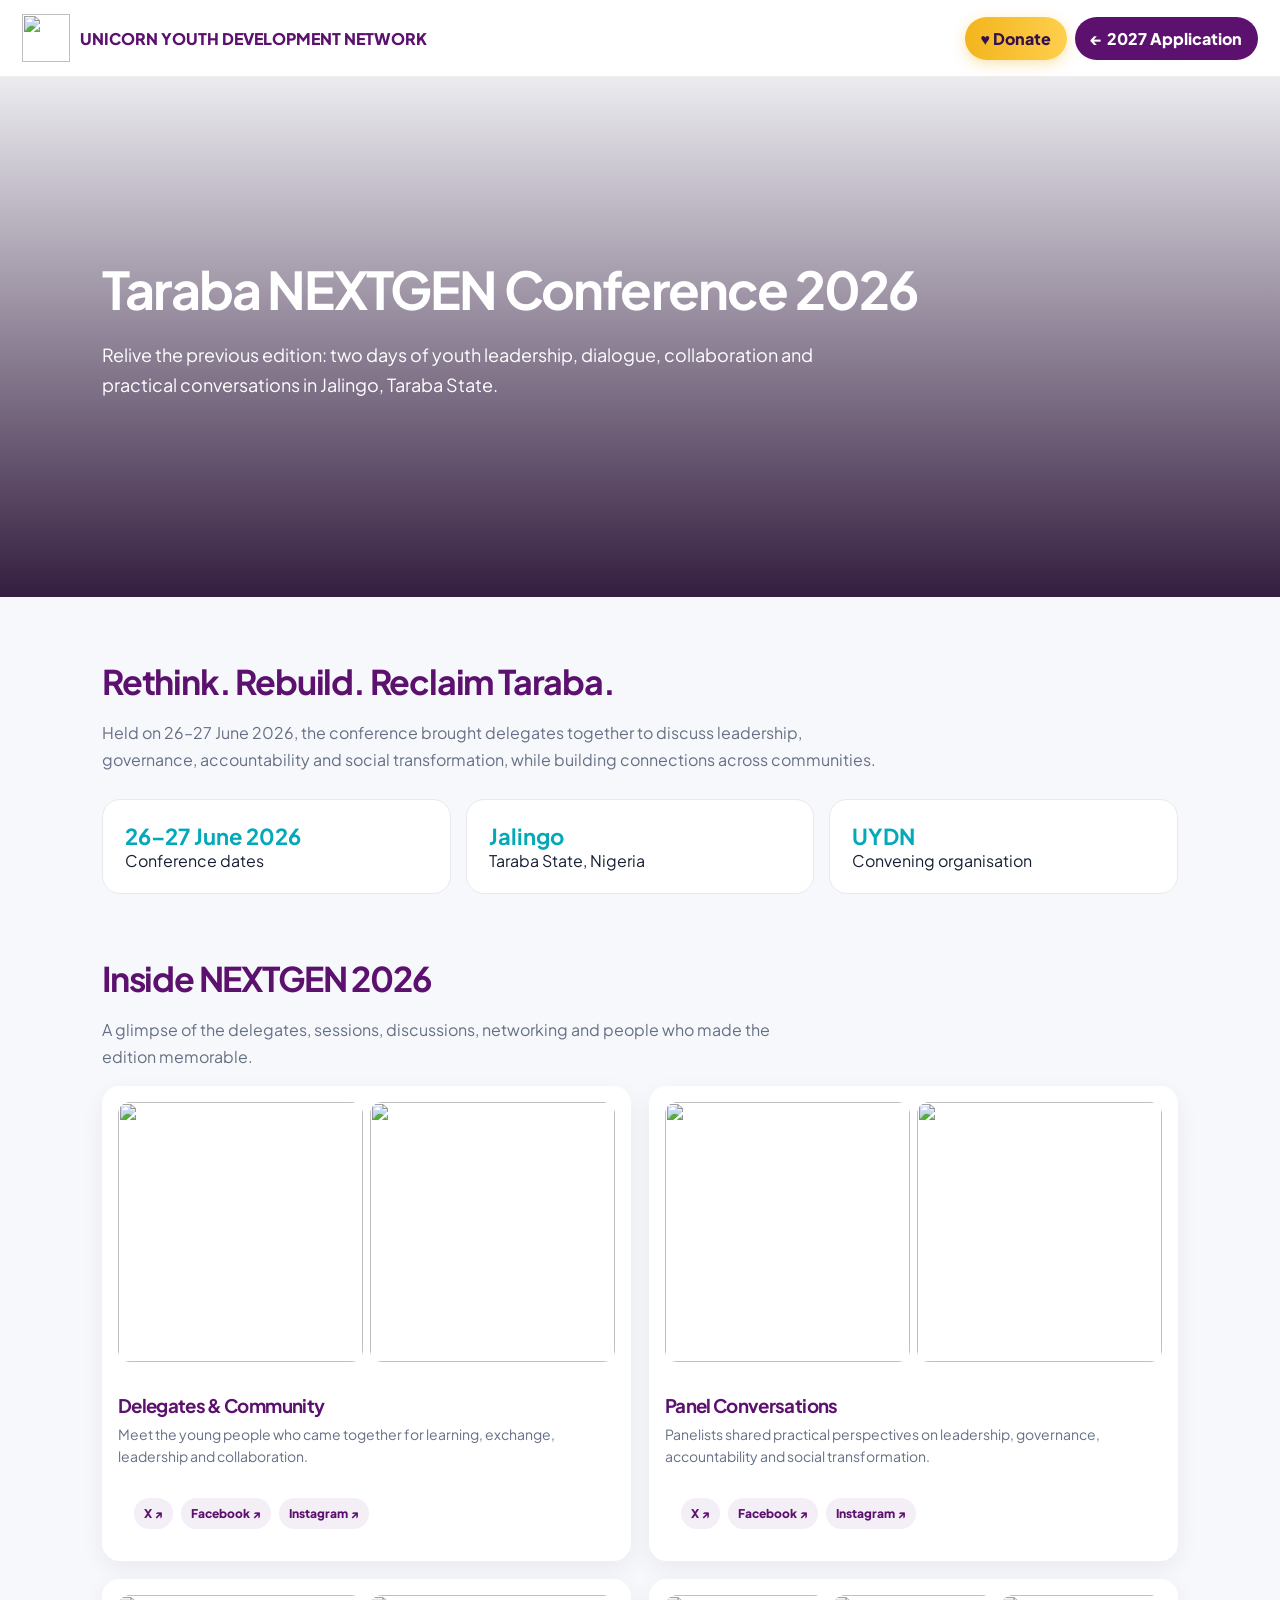
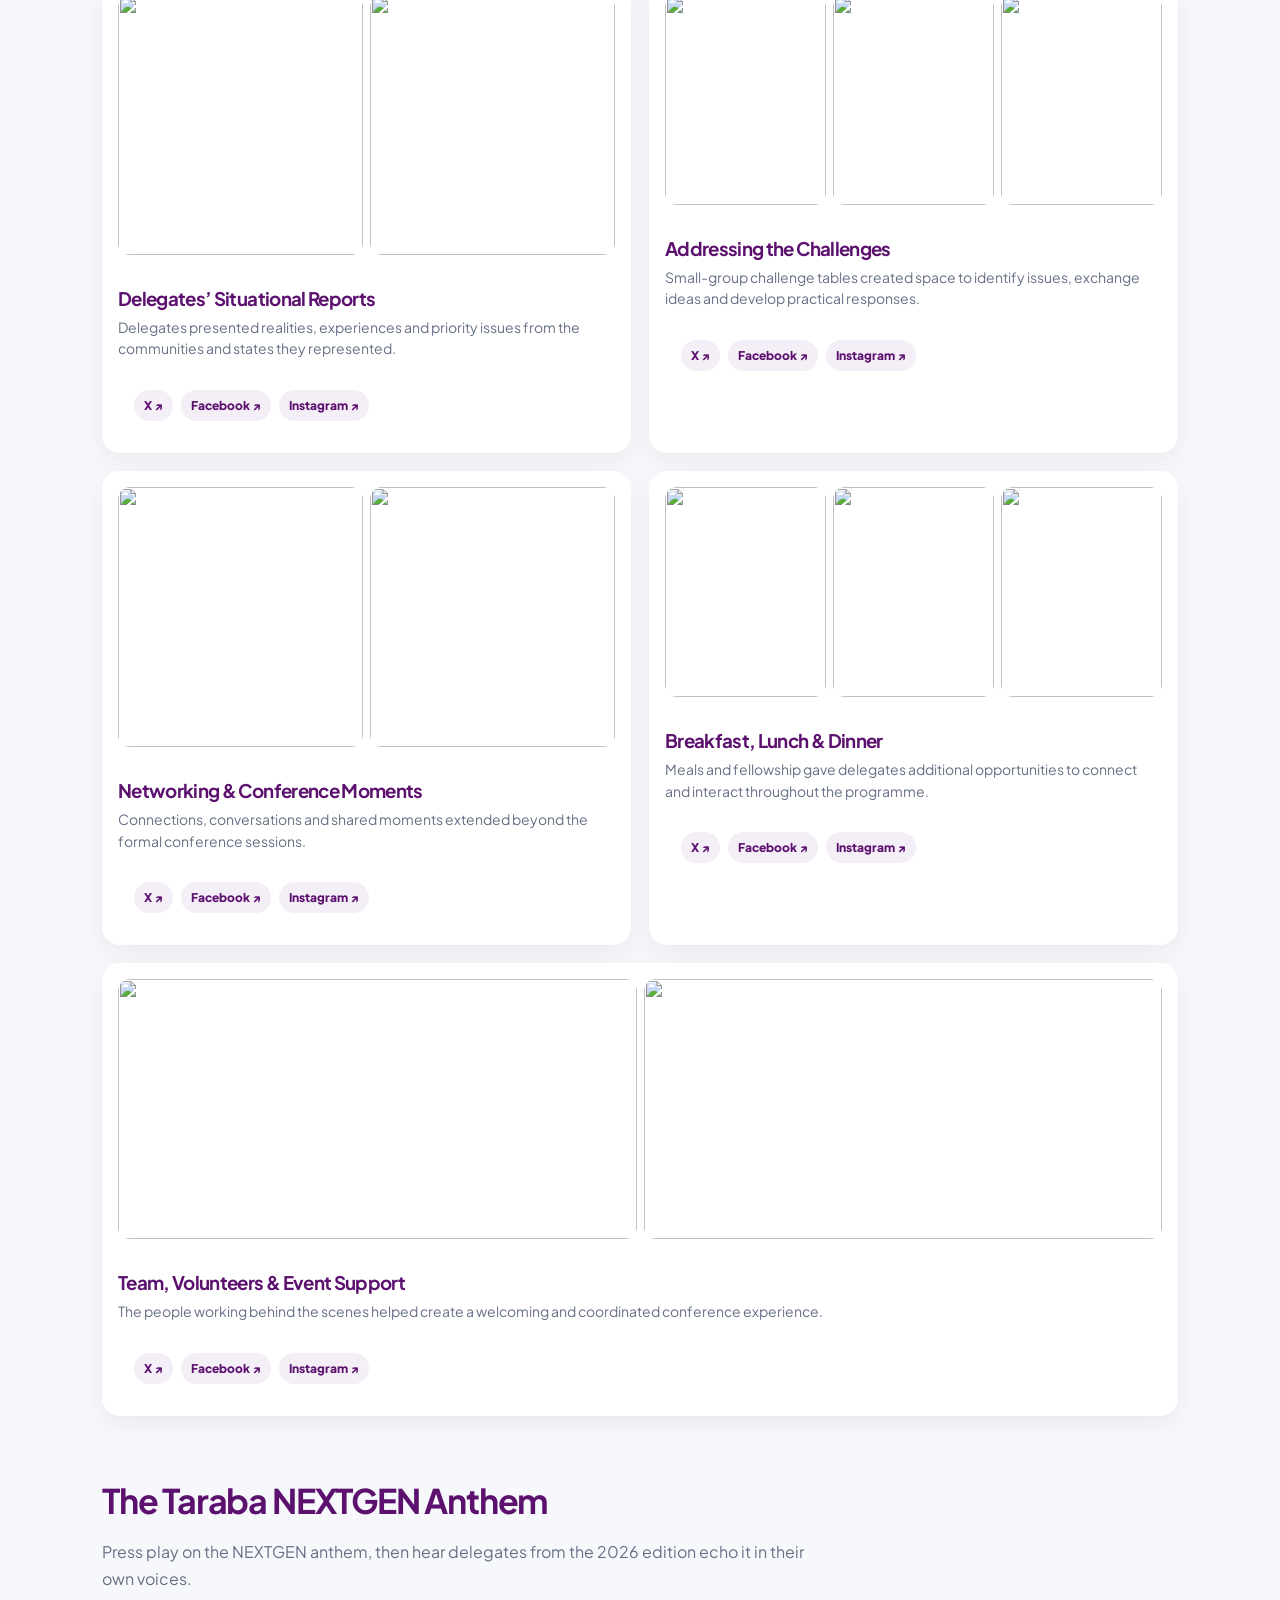
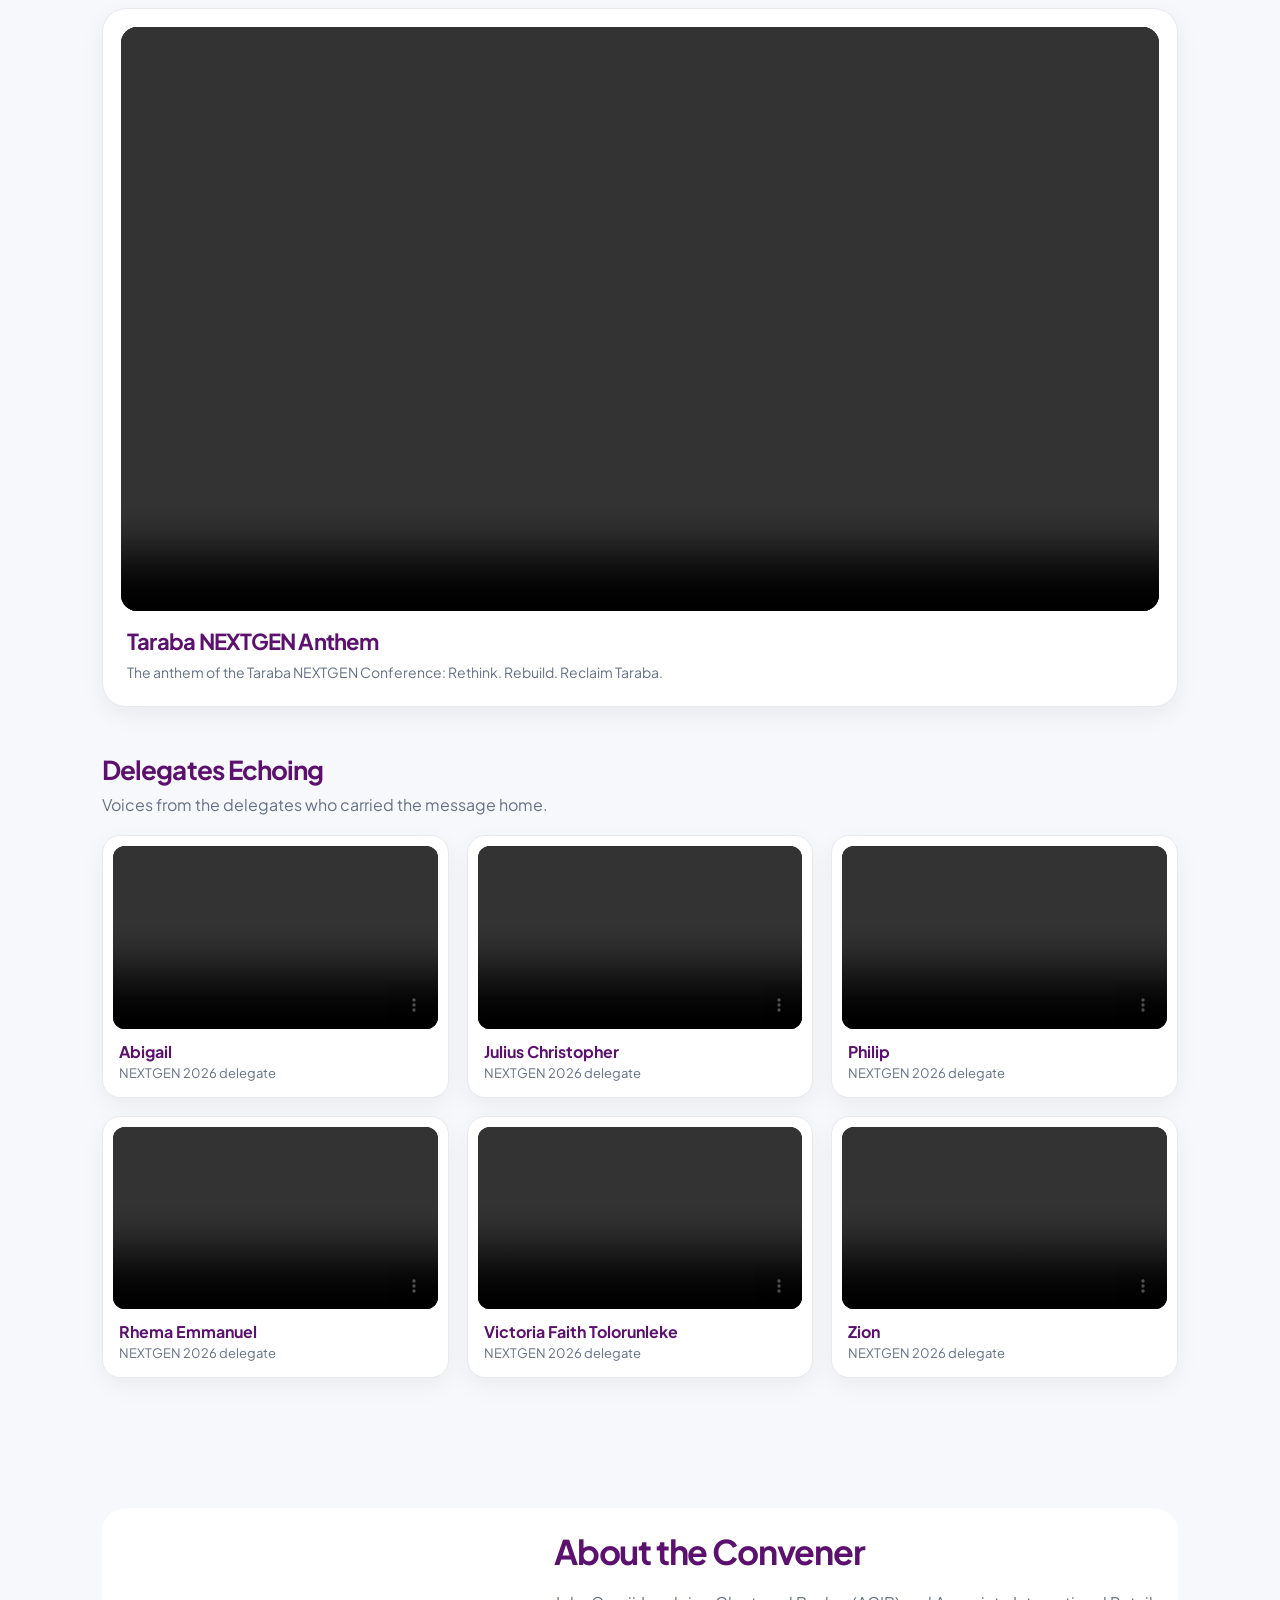
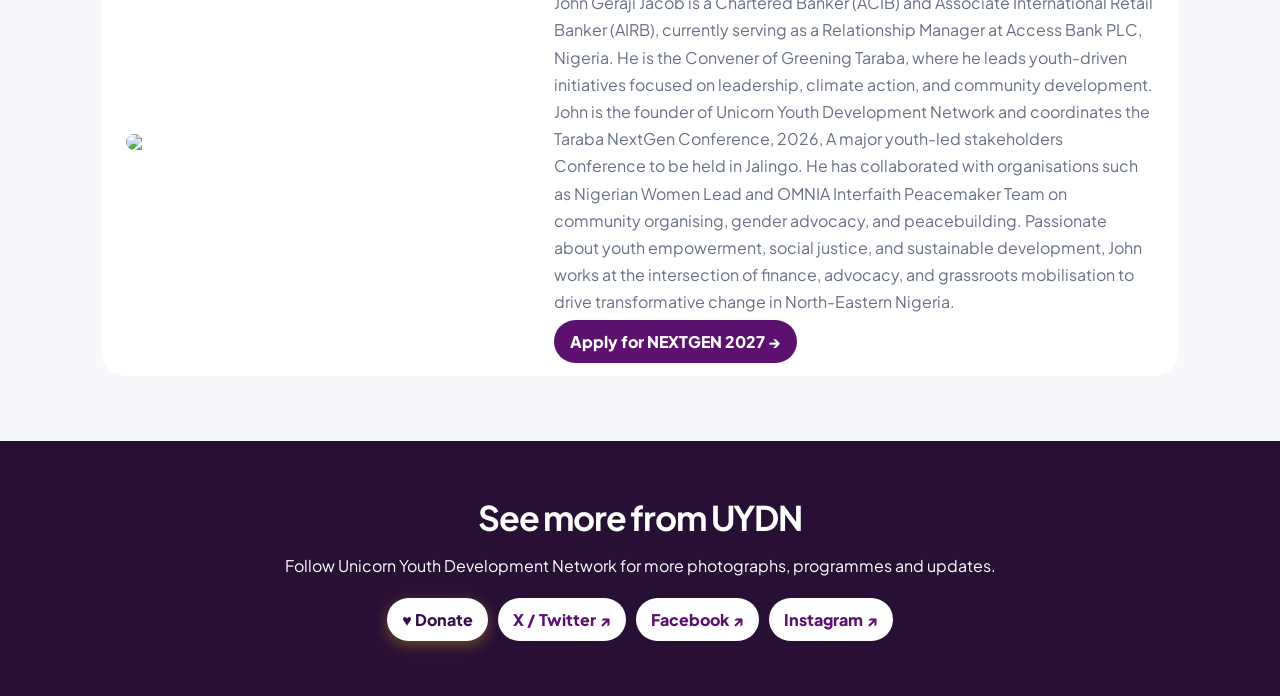
==== commit d3ca9b85: "Update 2026-highlights.html" ====
--- a/2026-highlights.html
+++ b/2026-highlights.html
@@ -1,4 +1,4 @@
-<!doctype html><html lang="en"><head><meta charset="utf-8"><meta name="viewport" content="width=device-width,initial-scale=1"><title>Taraba NEXTGEN 2026 Highlights | UYDN</title><style>:root{--p:#5c116f;--t:#04a9b8;--ink:#172033;--muted:#667085}*{box-sizing:border-box}body{margin:0;font-family:Inter,Segoe UI,Arial,sans-serif;color:var(--ink);background:#f7f8fb}a{text-decoration:none}.nav{padding:14px 22px;background:#fff;display:flex;justify-content:space-between;align-items:center;position:sticky;top:0;z-index:9;border-bottom:1px solid #eee}.brand{display:flex;gap:10px;align-items:center;color:var(--p);font-weight:900}.brand img{width:48px;height:48px;object-fit:contain}.back{background:var(--p);color:#fff;padding:11px 16px;border-radius:999px;font-weight:800}.hero{min-height:520px;display:flex;align-items:end;background:linear-gradient(0deg,rgba(31,6,43,.9),rgba(31,6,43,.05)),url('images/welcome.jpg') center/cover;color:#fff}.hero div{max-width:1120px;width:100%;margin:auto;padding:70px 22px}.hero h1{font-size:52px;margin:0 0 12px}.hero p{font-size:18px;line-height:1.65;max-width:760px}.section{max-width:1120px;margin:auto;padding:65px 22px}.section h2{color:var(--p);font-size:34px;margin:0 0 10px}.lead{color:var(--muted);line-height:1.7;max-width:780px}.stats{display:grid;grid-template-columns:repeat(3,1fr);gap:15px;margin-top:26px}.stat{background:white;border-radius:18px;padding:22px;border:1px solid #e7e9ef}.stat b{display:block;color:var(--t);font-size:22px}.gallery{display:grid;grid-template-columns:repeat(2,1fr);gap:18px}.photo-set{display:grid;grid-template-columns:repeat(3,1fr);gap:7px;padding:8px;background:#fff}.photo-set.two{grid-template-columns:repeat(2,1fr)}.tile{background:white;border-radius:18px;overflow:hidden;box-shadow:0 8px 24px rgba(0,0,0,.06)}.tile img{width:100%;height:220px;object-fit:cover;display:block}.photo-set img{height:210px;border-radius:12px}.photo-set.two img{height:260px}.tile div{padding:16px}.tile h3{margin:0 0 7px;color:var(--p)}.tile p{margin:0;color:var(--muted);font-size:14px;line-height:1.55}.see-more{display:flex;gap:8px;flex-wrap:wrap;margin-top:14px}.see-more a{font-size:12px;font-weight:800;color:var(--p);background:#f4eef7;padding:8px 10px;border-radius:999px}.wide{grid-column:span 2}.wide img{height:330px}.conv{display:grid;grid-template-columns:.8fr 1.2fr;gap:28px;align-items:center;background:white;border-radius:24px;padding:24px}.conv img{width:100%;border-radius:18px;max-height:430px;object-fit:cover}.conv h2{margin-top:0}.social{background:#281035;color:white;text-align:center;padding:55px 22px}.social h2{font-size:34px;margin:0 0 12px}.buttons{display:flex;justify-content:center;gap:10px;flex-wrap:wrap;margin-top:22px}.buttons a{background:white;color:var(--p);padding:11px 15px;border-radius:999px;font-weight:800}.photo-set img,.conv img{cursor:zoom-in;transition:transform .2s ease,filter .2s ease}.photo-set img:hover,.conv img:hover{transform:scale(1.015);filter:brightness(.96)}.lightbox{position:fixed;inset:0;background:rgba(8,10,18,.92);z-index:9999;display:none;align-items:center;justify-content:center;padding:28px}.lightbox.open{display:flex}.lightbox img{max-width:min(94vw,1400px);max-height:88vh;object-fit:contain;border-radius:10px;box-shadow:0 20px 60px rgba(0,0,0,.45)}.lb-close,.lb-prev,.lb-next{position:absolute;border:0;background:rgba(255,255,255,.94);color:#281035;width:46px;height:46px;border-radius:50%;font-size:28px;cursor:pointer;display:grid;place-items:center}.lb-close{right:22px;top:22px;font-size:30px}.lb-prev{left:22px;top:50%;transform:translateY(-50%)}.lb-next{right:22px;top:50%;transform:translateY(-50%)}.lb-count{position:absolute;bottom:18px;left:50%;transform:translateX(-50%);color:#fff;background:rgba(0,0,0,.45);padding:7px 12px;border-radius:999px;font-size:13px}.lightbox button:focus-visible{outline:3px solid #04a9b8;outline-offset:3px}@media(max-width:760px){.hero h1{font-size:39px}.stats,.gallery,.conv{grid-template-columns:1fr}.photo-set,.photo-set.two{grid-template-columns:1fr 1fr}.photo-set img,.photo-set.two img{height:180px}.wide{grid-column:auto}.wide img,.tile img{height:260px}.brand span{display:none}}.video-feature{background:#fff;border:1px solid #e7e9ef;border-radius:24px;padding:18px;box-shadow:0 8px 24px rgba(0,0,0,.06)}.vframe{position:relative;aspect-ratio:16/9;background:#0b0612;border-radius:16px;overflow:hidden}.vframe video{width:100%;height:100%;display:block;object-fit:contain;background:#0b0612}.vcap{padding:16px 6px 4px}.vcap h3{margin:0 0 6px;color:var(--p);font-size:22px}.vcap p{margin:0;color:var(--muted);line-height:1.6;font-size:14px}.echo-head{margin:46px 0 18px}.echo-head h3{margin:0 0 6px;color:var(--p);font-size:26px}.echo-head p{margin:0;color:var(--muted);line-height:1.6}.echo-grid{display:grid;grid-template-columns:repeat(3,1fr);gap:18px}.echo-card{background:#fff;border:1px solid #e7e9ef;border-radius:18px;padding:10px;box-shadow:0 8px 24px rgba(0,0,0,.05)}.echo-card .vframe{border-radius:12px}.echo-card h4{margin:12px 6px 3px;color:var(--p);font-size:16px}.echo-card p{margin:0 6px 6px;color:var(--muted);font-size:13px}@media(max-width:980px){.echo-grid{grid-template-columns:repeat(2,1fr)}}@media(max-width:560px){.echo-grid{grid-template-columns:1fr}.video-feature{padding:12px}}</style><link rel="stylesheet" href="conference.css"></head><body><div class="nav"><a class="brand" href="index.html"><img src="images/uydn-logo.png"><span>UNICORN YOUTH DEVELOPMENT NETWORK</span></a><a class="back" href="index.html">← 2027 Application</a></div><section class="hero"><div><h1>Taraba NEXTGEN Conference 2026</h1><p>Relive the previous edition: two days of youth leadership, dialogue, collaboration and practical conversations in Jalingo, Taraba State.</p></div></section><section class="section"><h2>Rethink. Rebuild. Reclaim Taraba.</h2><p class="lead">Held on 26–27 June 2026, the conference brought delegates together to discuss leadership, governance, accountability and social transformation, while building connections across communities.</p><div class="stats"><div class="stat"><b>26–27 June 2026</b>Conference dates</div><div class="stat"><b>Jalingo</b>Taraba State, Nigeria</div><div class="stat"><b>UYDN</b>Convening organisation</div></div></section><section class="section" style="padding-top:0"><h2>Inside NEXTGEN 2026</h2><p class="lead">A glimpse of the delegates, sessions, discussions, networking and people who made the edition memorable.</p><div class="gallery">
+<!doctype html><html lang="en"><head><meta charset="utf-8"><meta name="viewport" content="width=device-width,initial-scale=1"><title>Taraba NEXTGEN 2026 Highlights | UYDN</title><style>:root{--p:#5c116f;--t:#04a9b8;--ink:#172033;--muted:#667085}*{box-sizing:border-box}body{margin:0;font-family:Inter,Segoe UI,Arial,sans-serif;color:var(--ink);background:#f7f8fb}a{text-decoration:none}.nav{padding:14px 22px;background:#fff;display:flex;justify-content:space-between;align-items:center;position:sticky;top:0;z-index:9;border-bottom:1px solid #eee}.brand{display:flex;gap:10px;align-items:center;color:var(--p);font-weight:900}.brand img{width:48px;height:48px;object-fit:contain}.back{background:var(--p);color:#fff;padding:11px 16px;border-radius:999px;font-weight:800}.hero{min-height:520px;display:flex;align-items:end;background:linear-gradient(0deg,rgba(31,6,43,.9),rgba(31,6,43,.05)),url('images/welcome.jpg') center/cover;color:#fff}.hero div{max-width:1120px;width:100%;margin:auto;padding:70px 22px}.hero h1{font-size:52px;margin:0 0 12px}.hero p{font-size:18px;line-height:1.65;max-width:760px}.section{max-width:1120px;margin:auto;padding:65px 22px}.section h2{color:var(--p);font-size:34px;margin:0 0 10px}.lead{color:var(--muted);line-height:1.7;max-width:780px}.stats{display:grid;grid-template-columns:repeat(3,1fr);gap:15px;margin-top:26px}.stat{background:white;border-radius:18px;padding:22px;border:1px solid #e7e9ef}.stat b{display:block;color:var(--t);font-size:22px}.gallery{display:grid;grid-template-columns:repeat(2,1fr);gap:18px}.photo-set{display:grid;grid-template-columns:repeat(3,1fr);gap:7px;padding:8px;background:#fff}.photo-set.two{grid-template-columns:repeat(2,1fr)}.tile{background:white;border-radius:18px;overflow:hidden;box-shadow:0 8px 24px rgba(0,0,0,.06)}.tile img{width:100%;height:220px;object-fit:cover;display:block}.photo-set img{height:210px;border-radius:12px}.photo-set.two img{height:260px}.tile div{padding:16px}.tile h3{margin:0 0 7px;color:var(--p)}.tile p{margin:0;color:var(--muted);font-size:14px;line-height:1.55}.see-more{display:flex;gap:8px;flex-wrap:wrap;margin-top:14px}.see-more a{font-size:12px;font-weight:800;color:var(--p);background:#f4eef7;padding:8px 10px;border-radius:999px}.wide{grid-column:span 2}.wide img{height:330px}.conv{display:grid;grid-template-columns:.8fr 1.2fr;gap:28px;align-items:center;background:white;border-radius:24px;padding:24px}.conv img{width:100%;border-radius:18px;max-height:430px;object-fit:cover}.conv h2{margin-top:0}.social{background:#281035;color:white;text-align:center;padding:55px 22px}.social h2{font-size:34px;margin:0 0 12px}.buttons{display:flex;justify-content:center;gap:10px;flex-wrap:wrap;margin-top:22px}.buttons a{background:white;color:var(--p);padding:11px 15px;border-radius:999px;font-weight:800}.photo-set img,.conv img{cursor:zoom-in;transition:transform .2s ease,filter .2s ease}.photo-set img:hover,.conv img:hover{transform:scale(1.015);filter:brightness(.96)}.lightbox{position:fixed;inset:0;background:rgba(8,10,18,.92);z-index:9999;display:none;align-items:center;justify-content:center;padding:28px}.lightbox.open{display:flex}.lightbox img{max-width:min(94vw,1400px);max-height:88vh;object-fit:contain;border-radius:10px;box-shadow:0 20px 60px rgba(0,0,0,.45)}.lb-close,.lb-prev,.lb-next{position:absolute;border:0;background:rgba(255,255,255,.94);color:#281035;width:46px;height:46px;border-radius:50%;font-size:28px;cursor:pointer;display:grid;place-items:center}.lb-close{right:22px;top:22px;font-size:30px}.lb-prev{left:22px;top:50%;transform:translateY(-50%)}.lb-next{right:22px;top:50%;transform:translateY(-50%)}.lb-count{position:absolute;bottom:18px;left:50%;transform:translateX(-50%);color:#fff;background:rgba(0,0,0,.45);padding:7px 12px;border-radius:999px;font-size:13px}.lightbox button:focus-visible{outline:3px solid #04a9b8;outline-offset:3px}@media(max-width:760px){.hero h1{font-size:39px}.stats,.gallery,.conv{grid-template-columns:1fr}.photo-set,.photo-set.two{grid-template-columns:1fr 1fr}.photo-set img,.photo-set.two img{height:180px}.wide{grid-column:auto}.wide img,.tile img{height:260px}.brand span{display:none}}.video-feature{background:#fff;border:1px solid #e7e9ef;border-radius:24px;padding:18px;box-shadow:0 8px 24px rgba(0,0,0,.06)}.vframe{position:relative;aspect-ratio:16/9;background:#0b0612;border-radius:16px;overflow:hidden}.vframe video{width:100%;height:100%;display:block;object-fit:contain;background:#0b0612}.vcap{padding:16px 6px 4px}.vcap h3{margin:0 0 6px;color:var(--p);font-size:22px}.vcap p{margin:0;color:var(--muted);line-height:1.6;font-size:14px}.echo-head{margin:46px 0 18px}.echo-head h3{margin:0 0 6px;color:var(--p);font-size:26px}.echo-head p{margin:0;color:var(--muted);line-height:1.6}.echo-grid{display:grid;grid-template-columns:repeat(3,1fr);gap:18px}.echo-card{background:#fff;border:1px solid #e7e9ef;border-radius:18px;padding:10px;box-shadow:0 8px 24px rgba(0,0,0,.05)}.echo-card .vframe{border-radius:12px}.echo-card h4{margin:12px 6px 3px;color:var(--p);font-size:16px}.echo-card p{margin:0 6px 6px;color:var(--muted);font-size:13px}@media(max-width:980px){.echo-grid{grid-template-columns:repeat(2,1fr)}}@media(max-width:560px){.echo-grid{grid-template-columns:1fr}.video-feature{padding:12px}}.nav-actions{display:flex;align-items:center;gap:8px}.hl-donate{background:linear-gradient(90deg,#f2b51d,#ffcf4d);color:#35104f!important;font-weight:800;padding:11px 16px;border-radius:999px;white-space:nowrap;box-shadow:0 4px 14px rgba(242,181,29,.35)}.hl-donate:hover{filter:brightness(1.05)}.buttons a.hl-donate{padding:11px 15px}@media(max-width:420px){.hl-donate,.back{padding:10px 12px;font-size:14px}}</style><link rel="stylesheet" href="conference.css"></head><body><div class="nav"><a class="brand" href="index.html"><img src="images/uydn-logo.png"><span>UNICORN YOUTH DEVELOPMENT NETWORK</span></a><div class="nav-actions"><a class="hl-donate" href="index.html#donate">♥ Donate</a><a class="back" href="index.html">← 2027 Application</a></div></div><section class="hero"><div><h1>Taraba NEXTGEN Conference 2026</h1><p>Relive the previous edition: two days of youth leadership, dialogue, collaboration and practical conversations in Jalingo, Taraba State.</p></div></section><section class="section"><h2>Rethink. Rebuild. Reclaim Taraba.</h2><p class="lead">Held on 26–27 June 2026, the conference brought delegates together to discuss leadership, governance, accountability and social transformation, while building connections across communities.</p><div class="stats"><div class="stat"><b>26–27 June 2026</b>Conference dates</div><div class="stat"><b>Jalingo</b>Taraba State, Nigeria</div><div class="stat"><b>UYDN</b>Convening organisation</div></div></section><section class="section" style="padding-top:0"><h2>Inside NEXTGEN 2026</h2><p class="lead">A glimpse of the delegates, sessions, discussions, networking and people who made the edition memorable.</p><div class="gallery">
 <div class="tile"><div class="photo-set two"><img src="images/delegates.jpg"><img src="images/delegates-card.jpg"></div><div><h3>Delegates & Community</h3><p>Meet the young people who came together for learning, exchange, leadership and collaboration.</p><div class="see-more"><a target="_blank" href="https://x.com/UnicornYouth">X ↗</a><a target="_blank" href="https://www.facebook.com/profile.php?id=61585072857531">Facebook ↗</a><a target="_blank" href="https://www.instagram.com/unicornyouthdevelopment?igsh=MXZxanhrdmpmb2d1cQ==">Instagram ↗</a></div></div></div>
 <div class="tile"><div class="photo-set two"><img src="images/panel.jpg"><img src="images/panelists-card.jpg"></div><div><h3>Panel Conversations</h3><p>Panelists shared practical perspectives on leadership, governance, accountability and social transformation.</p><div class="see-more"><a target="_blank" href="https://x.com/UnicornYouth">X ↗</a><a target="_blank" href="https://www.facebook.com/profile.php?id=61585072857531">Facebook ↗</a><a target="_blank" href="https://www.instagram.com/unicornyouthdevelopment?igsh=MXZxanhrdmpmb2d1cQ==">Instagram ↗</a></div></div></div>
 <div class="tile"><div class="photo-set two"><img src="images/situational.jpg"><img src="images/report.jpg"></div><div><h3>Delegates’ Situational Reports</h3><p>Delegates presented realities, experiences and priority issues from the communities and states they represented.</p><div class="see-more"><a target="_blank" href="https://x.com/UnicornYouth">X ↗</a><a target="_blank" href="https://www.facebook.com/profile.php?id=61585072857531">Facebook ↗</a><a target="_blank" href="https://www.instagram.com/unicornyouthdevelopment?igsh=MXZxanhrdmpmb2d1cQ==">Instagram ↗</a></div></div></div>
@@ -7,4 +7,4 @@
 <div class="tile"><div class="photo-set"><img src="images/meal1.jpg"><img src="images/meal2.jpg"><img src="images/meal3.jpg"></div><div><h3>Breakfast, Lunch & Dinner</h3><p>Meals and fellowship gave delegates additional opportunities to connect and interact throughout the programme.</p><div class="see-more"><a target="_blank" href="https://x.com/UnicornYouth">X ↗</a><a target="_blank" href="https://www.facebook.com/profile.php?id=61585072857531">Facebook ↗</a><a target="_blank" href="https://www.instagram.com/unicornyouthdevelopment?igsh=MXZxanhrdmpmb2d1cQ==">Instagram ↗</a></div></div></div>
 <div class="tile wide"><div class="photo-set two"><img src="images/volunteers.jpg"><img src="images/host.jpg"></div><div><h3>Team, Volunteers & Event Support</h3><p>The people working behind the scenes helped create a welcoming and coordinated conference experience.</p><div class="see-more"><a target="_blank" href="https://x.com/UnicornYouth">X ↗</a><a target="_blank" href="https://www.facebook.com/profile.php?id=61585072857531">Facebook ↗</a><a target="_blank" href="https://www.instagram.com/unicornyouthdevelopment?igsh=MXZxanhrdmpmb2d1cQ==">Instagram ↗</a></div></div></div>
 </div></div></section><section class="section" id="anthem" style="padding-top:0"><h2>The Taraba NEXTGEN Anthem</h2><p class="lead">Press play on the NEXTGEN anthem, then hear delegates from the 2026 edition echo it in their own voices.</p><div class="video-feature"><div class="vframe"><video controls playsinline preload="metadata" src="videos/Anthem%20Video.mp4#t=0.5" aria-label="Taraba NEXTGEN anthem video">Your browser does not support video playback.</video></div><div class="vcap"><h3>Taraba NEXTGEN Anthem</h3><p>The anthem of the Taraba NEXTGEN Conference: Rethink. Rebuild. Reclaim Taraba.</p></div></div><div class="echo-head"><h3>Delegates Echoing</h3><p>Voices from the delegates who carried the message home.</p></div><div class="echo-grid"><div class="echo-card"><div class="vframe"><video controls playsinline preload="metadata" src="videos/abigail.mp4#t=0.5" aria-label="Abigail echoing the NEXTGEN anthem">Your browser does not support video playback.</video></div><h4>Abigail</h4><p>NEXTGEN 2026 delegate</p></div><div class="echo-card"><div class="vframe"><video controls playsinline preload="metadata" src="videos/julius-christopher.mp4#t=0.5" aria-label="Julius Christopher echoing the NEXTGEN anthem">Your browser does not support video playback.</video></div><h4>Julius Christopher</h4><p>NEXTGEN 2026 delegate</p></div><div class="echo-card"><div class="vframe"><video controls playsinline preload="metadata" src="videos/philip.mp4#t=0.5" aria-label="Philip echoing the NEXTGEN anthem">Your browser does not support video playback.</video></div><h4>Philip</h4><p>NEXTGEN 2026 delegate</p></div><div class="echo-card"><div class="vframe"><video controls playsinline preload="metadata" src="videos/rhema-emmanuel.mp4#t=0.5" aria-label="Rhema Emmanuel echoing the NEXTGEN anthem">Your browser does not support video playback.</video></div><h4>Rhema Emmanuel</h4><p>NEXTGEN 2026 delegate</p></div><div class="echo-card"><div class="vframe"><video controls playsinline preload="metadata" src="videos/victoria-faith-tolorunleke.mp4#t=0.5" aria-label="Victoria Faith Tolorunleke echoing the NEXTGEN anthem">Your browser does not support video playback.</video></div><h4>Victoria Faith Tolorunleke</h4><p>NEXTGEN 2026 delegate</p></div><div class="echo-card"><div class="vframe"><video controls playsinline preload="metadata" src="videos/zion.mp4#t=0.5" aria-label="Zion echoing the NEXTGEN anthem">Your browser does not support video playback.</video></div><h4>Zion</h4><p>NEXTGEN 2026 delegate</p></div></div></section><section class="section"><div class="conv"><img src="images/convener.jpg"><div><h2>About the Convener</h2><p class="lead"> John Geraji Jacob is a Chartered Banker (ACIB) and Associate International Retail Banker (AIRB), currently serving as a Relationship Manager at Access Bank PLC, Nigeria. He is the Convener of Greening Taraba, where he leads youth-driven initiatives focused on leadership, climate action, and community development. John is the founder of Unicorn Youth Development Network and coordinates the Taraba NextGen Conference, 2026, A major youth-led stakeholders Conference to be held in Jalingo. He has collaborated with organisations such as Nigerian Women Lead and OMNIA Interfaith Peacemaker Team on community organising, gender advocacy, and peacebuilding. Passionate about youth empowerment, social justice, and sustainable development, John works at the intersection of finance, advocacy, and grassroots mobilisation to drive transformative change in North-Eastern Nigeria.
-</p><a class="back" href="index.html#apply">Apply for NEXTGEN 2027 →</a></div></div></section><section class="social"><h2>See more from UYDN</h2><p>Follow Unicorn Youth Development Network for more photographs, programmes and updates.</p><div class="buttons"><a target="_blank" href="https://x.com/UnicornYouth">X / Twitter ↗</a><a target="_blank" href="https://www.facebook.com/profile.php?id=61585072857531">Facebook ↗</a><a target="_blank" href="https://www.instagram.com/unicornyouthdevelopment?igsh=MXZxanhrdmpmb2d1cQ==">Instagram ↗</a></div></section><div class="lightbox" id="lightbox" aria-hidden="true" role="dialog" aria-label="Photo preview"><button class="lb-close" aria-label="Close photo">×</button><button class="lb-prev" aria-label="Previous photo">‹</button><img id="lbImage" alt="Expanded conference photo"><button class="lb-next" aria-label="Next photo">›</button><div class="lb-count" id="lbCount"></div></div><script>(()=>{const box=document.getElementById('lightbox'),view=document.getElementById('lbImage'),count=document.getElementById('lbCount');let group=[],idx=0;document.querySelectorAll('.photo-set img,.conv img').forEach(img=>{img.tabIndex=0;img.setAttribute('role','button');img.setAttribute('aria-label','Open photo');const open=()=>{const set=img.closest('.photo-set');group=set?[...set.querySelectorAll('img')]:[img];idx=group.indexOf(img);show();box.classList.add('open');box.setAttribute('aria-hidden','false');document.body.style.overflow='hidden'};img.addEventListener('click',open);img.addEventListener('keydown',e=>{if(e.key==='Enter'||e.key===' '){e.preventDefault();open()}})});function show(){view.src=group[idx].src;view.alt=group[idx].alt||'Taraba NEXTGEN Conference photo';count.textContent=group.length>1?`${idx+1} / ${group.length}`:'';document.querySelector('.lb-prev').style.display=group.length>1?'grid':'none';document.querySelector('.lb-next').style.display=group.length>1?'grid':'none'}function close(){box.classList.remove('open');box.setAttribute('aria-hidden','true');document.body.style.overflow=''}function move(n){idx=(idx+n+group.length)%group.length;show()}document.querySelector('.lb-close').onclick=close;document.querySelector('.lb-prev').onclick=()=>move(-1);document.querySelector('.lb-next').onclick=()=>move(1);box.addEventListener('click',e=>{if(e.target===box)close()});document.addEventListener('keydown',e=>{if(!box.classList.contains('open'))return;if(e.key==='Escape')close();if(e.key==='ArrowLeft'&&group.length>1)move(-1);if(e.key==='ArrowRight'&&group.length>1)move(1)})})();</script><script>document.addEventListener('play',e=>{if(e.target.tagName!=='VIDEO')return;document.querySelectorAll('#anthem video').forEach(v=>{if(v!==e.target)v.pause()})},true);</script></body></html>
+</p><a class="back" href="index.html#apply">Apply for NEXTGEN 2027 →</a></div></div></section><section class="social"><h2>See more from UYDN</h2><p>Follow Unicorn Youth Development Network for more photographs, programmes and updates.</p><div class="buttons"><a class="hl-donate" href="index.html#donate">♥ Donate</a><a target="_blank" href="https://x.com/UnicornYouth">X / Twitter ↗</a><a target="_blank" href="https://www.facebook.com/profile.php?id=61585072857531">Facebook ↗</a><a target="_blank" href="https://www.instagram.com/unicornyouthdevelopment?igsh=MXZxanhrdmpmb2d1cQ==">Instagram ↗</a></div></section><div class="lightbox" id="lightbox" aria-hidden="true" role="dialog" aria-label="Photo preview"><button class="lb-close" aria-label="Close photo">×</button><button class="lb-prev" aria-label="Previous photo">‹</button><img id="lbImage" alt="Expanded conference photo"><button class="lb-next" aria-label="Next photo">›</button><div class="lb-count" id="lbCount"></div></div><script>(()=>{const box=document.getElementById('lightbox'),view=document.getElementById('lbImage'),count=document.getElementById('lbCount');let group=[],idx=0;document.querySelectorAll('.photo-set img,.conv img').forEach(img=>{img.tabIndex=0;img.setAttribute('role','button');img.setAttribute('aria-label','Open photo');const open=()=>{const set=img.closest('.photo-set');group=set?[...set.querySelectorAll('img')]:[img];idx=group.indexOf(img);show();box.classList.add('open');box.setAttribute('aria-hidden','false');document.body.style.overflow='hidden'};img.addEventListener('click',open);img.addEventListener('keydown',e=>{if(e.key==='Enter'||e.key===' '){e.preventDefault();open()}})});function show(){view.src=group[idx].src;view.alt=group[idx].alt||'Taraba NEXTGEN Conference photo';count.textContent=group.length>1?`${idx+1} / ${group.length}`:'';document.querySelector('.lb-prev').style.display=group.length>1?'grid':'none';document.querySelector('.lb-next').style.display=group.length>1?'grid':'none'}function close(){box.classList.remove('open');box.setAttribute('aria-hidden','true');document.body.style.overflow=''}function move(n){idx=(idx+n+group.length)%group.length;show()}document.querySelector('.lb-close').onclick=close;document.querySelector('.lb-prev').onclick=()=>move(-1);document.querySelector('.lb-next').onclick=()=>move(1);box.addEventListener('click',e=>{if(e.target===box)close()});document.addEventListener('keydown',e=>{if(!box.classList.contains('open'))return;if(e.key==='Escape')close();if(e.key==='ArrowLeft'&&group.length>1)move(-1);if(e.key==='ArrowRight'&&group.length>1)move(1)})})();</script><script>document.addEventListener('play',e=>{if(e.target.tagName!=='VIDEO')return;document.querySelectorAll('#anthem video').forEach(v=>{if(v!==e.target)v.pause()})},true);</script></body></html>
